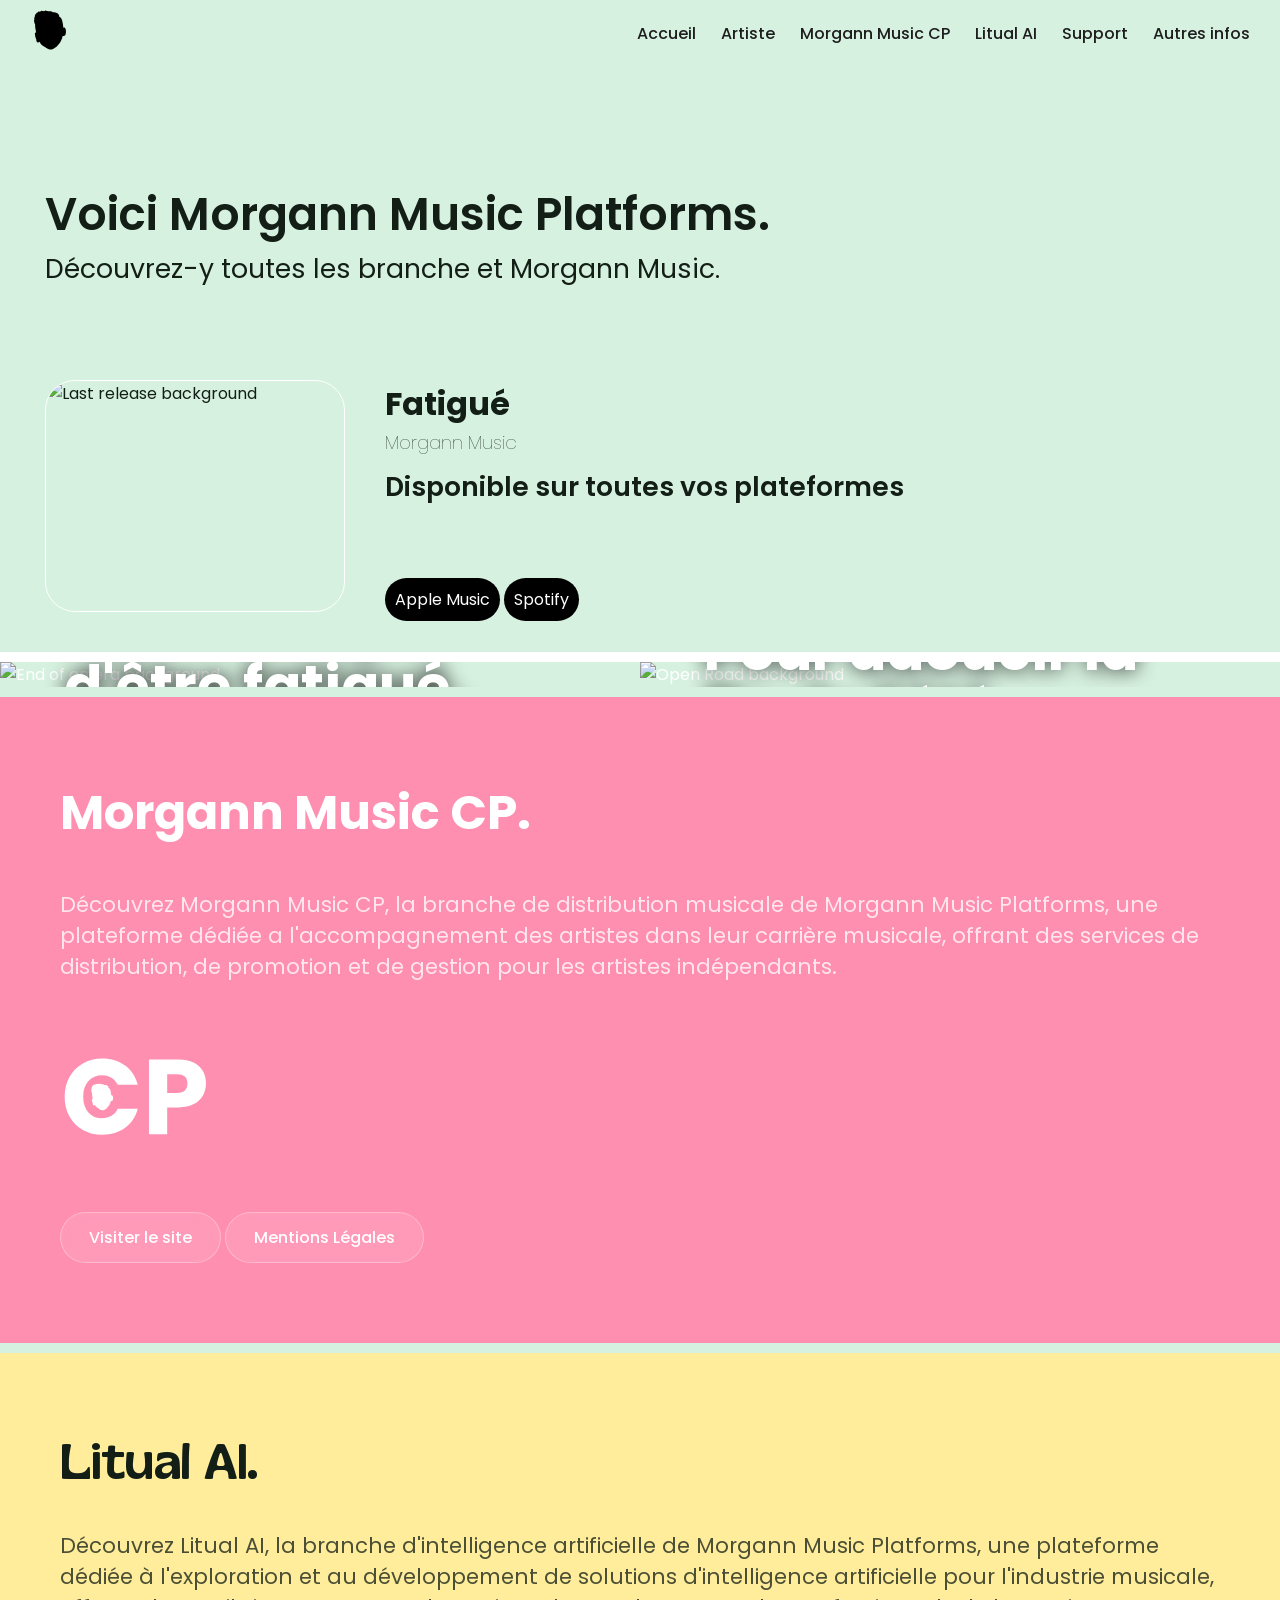
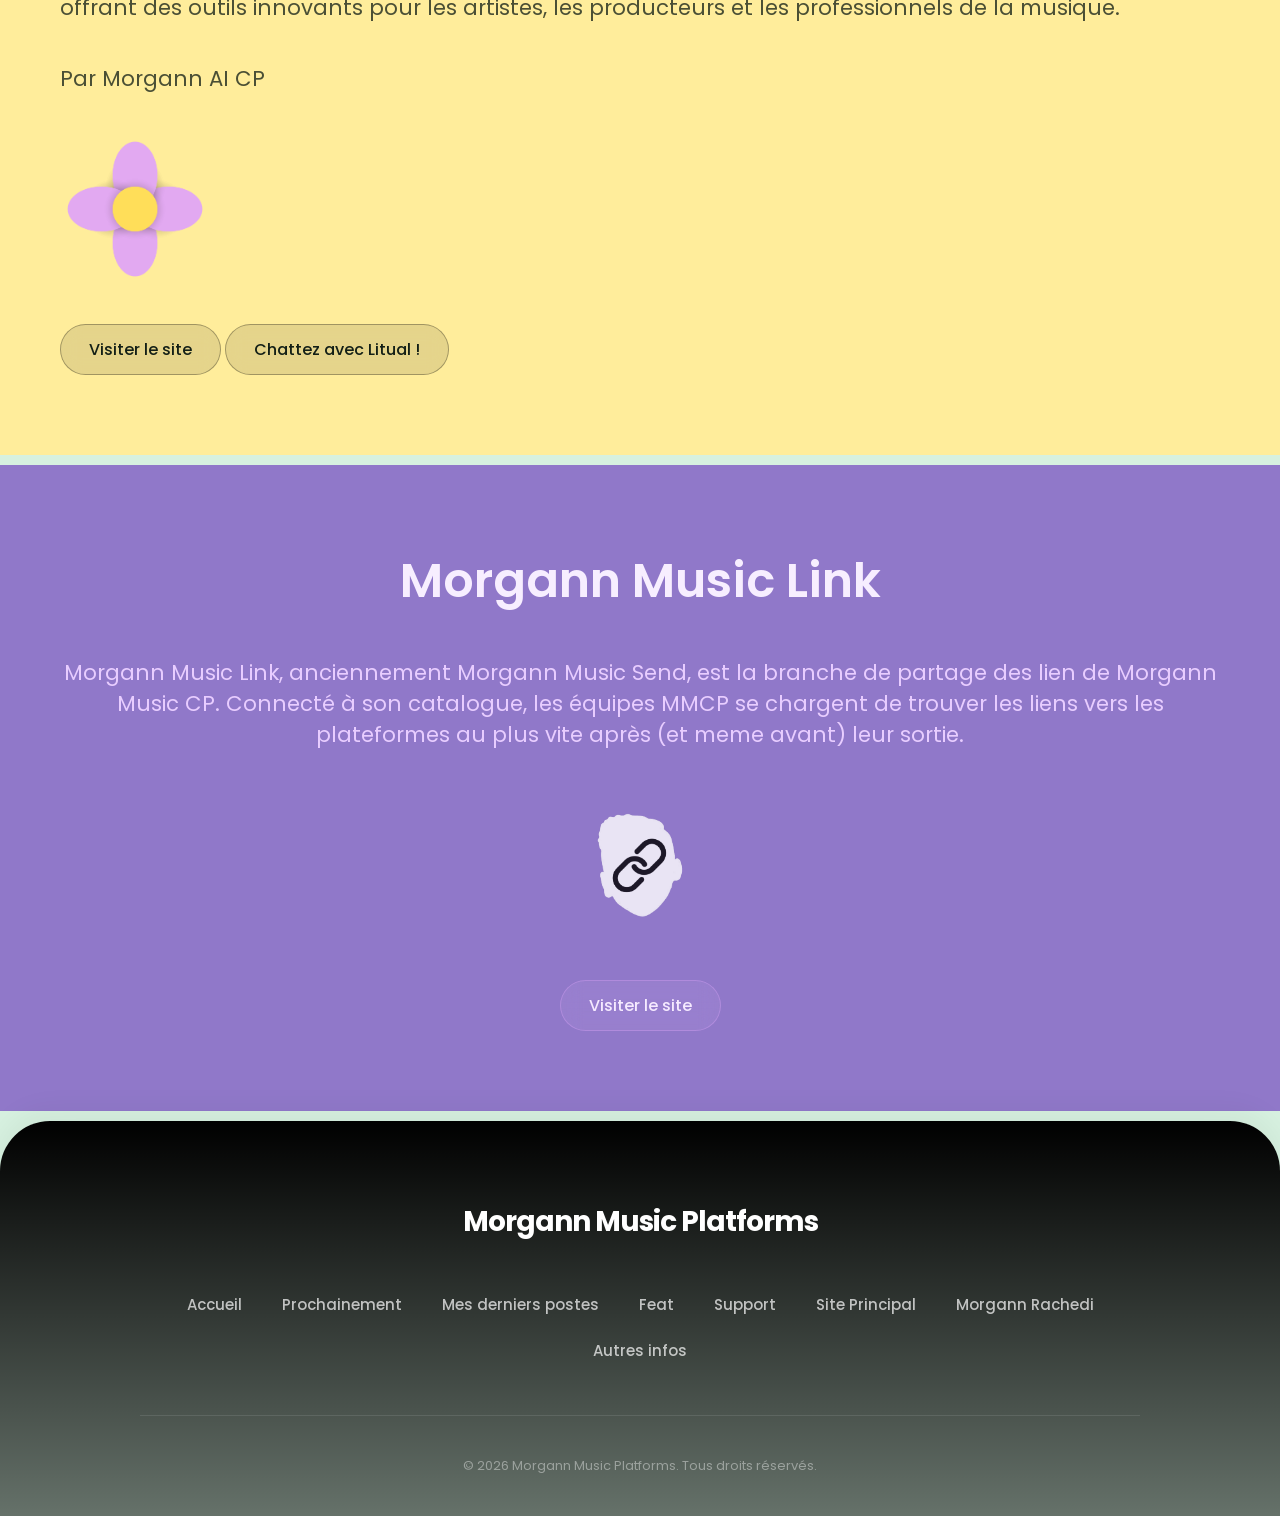
==== index.html @ 0a6199e5 "first commit" ====
<!DOCTYPE html>
<html lang="fr">

<head>
    <title>Morgann Music Platforms</title>
    <meta charset="UTF-8">
    <meta name="viewport"
        content="width=device-width, initial-scale=1.0, maximum-scale=1.0, user-scalable=no, viewport-fit=cover">
    <meta property="og:image" content="/assets/img/">
    <meta property="og:description" content="Morgann Music Platforms, tout Morgann Music présentés ici.">
    <meta name="theme-color" content="#e0ffd6">
    <link rel="preconnect" href="https://fonts.gstatic.com" crossorigin>
    <link href="https://fonts.googleapis.com/css2?family=Roboto:wght@300;400;500;700&display=swap" rel="stylesheet">
    <link rel="stylesheet" href="https://cdnjs.cloudflare.com/ajax/libs/font-awesome/6.0.0-beta3/css/all.min.css"
        integrity="sha512-Fo3rlrZj/k7ujTnHg4CGR2D7kSs0V4LLanw2qksYuMGFYw5U/yKzI5ZqD5v/e10z1x6+3Rz4m0S9K0P8v6C5w=="
        crossorigin="anonymous" referrerpolicy="no-referrer" />
    <link rel="apple-touch-icon" sizes="180x180" href="/apple-touch-icons.png">
    <link rel="icon" type="image/png" sizes="16x16" href="/favicon-16x16 .png">
    <link rel="icon" type="image/ico" sizes="48x48" href="/favicon .ico">
    <link rel="icon" type="image/png" sizes="32x32" href="/favicon-32x32.png">
    <link rel="icon" type="image/png" sizes="192x192" href="/android-chrome-192x192s.png">
    <link rel="icon" type="image/png" sizes="512x512" href="/android-chrome-512x512s.png">
    <link rel="icon" href="apple-touch-iconc.png">
    <link rel="icon" href="favicon-16x16s.png" type="image/png" media="(prefers-color-scheme: dark)">
    <link rel="icon" href="favicon-32x32s.png" type="image/png" media="(prefers-color-scheme: dark)">
    <link rel="icon" href="favicons.ico" type="image/ico" media="(prefers-color-scheme: dark)">
    <link rel="icon" href="favicon-16x16c.png" type="image/png" media="(prefers-color-scheme: light)">
    <link rel="icon" href="favicon-32x32c.png" type="image/png" media="(prefers-color-scheme: light)">
    <link rel="stylesheet" href="/assets/css/navbar.css">
    <link rel="stylesheet" href="/assets/css/index.css">
    <link rel="stylesheet" href="/assets/footer/footer.css">

    <link href="https://fonts.googleapis.com/css2?family=Gasoek+One&family=Poppins:wght@400;500;600&display=swap"
        rel="stylesheet">
    <link rel="icon" href="faviconc.ico" type="image/ico" media="(prefers-color-scheme: light)">
    <script src="https://cdn.jsdelivr.net/npm/gsap@3.13.0/dist/gsap.min.js"></script>
    <script src="https://cdn.jsdelivr.net/npm/gsap@3.13.0/dist/ScrollTrigger.min.js"></script>
    <script src="https://cdn.jsdelivr.net/npm/gsap@3.13.0/dist/SplitText.min.js"></script>
</head>

<body>
    <div id="navbar-container"></div>
    <script src="/assets/js/navbar.js"></script>

    <section class="accueil">
        <div class="accueil-content">
            <h1>Voici Morgann Music Platforms.</h1>
            <p>Découvrez-y toutes les branche et Morgann Music.</p>

        </div>
    </section>

    <section class="entete">
        <div class="entete-content">
            <img src="https://toolost.s3.us-east-2.amazonaws.com/convertedArtwork/13c665fd9d5b461f91420890c6e195bb.jpg"
                alt="Last release background">
            <div class="trucnuch">

                <h1>Fatigué</h1>
                <h2>Morgann Music</h2>
                <p>Disponible sur toutes vos plateformes</p>

                <a href="https://music.apple.com/fr/album/fatigu%C3%A9/6796400197">Apple Music</a>
                <a href="https://open.spotify.com/intl-fr/album/03BaVufOQTP0c5raZilgpn">Spotify</a>
            </div>
        </div>

    </section>


    <div class="next-releases-container">
        <section class="next-release-1">
            <img src="https://toolost.s3.us-east-2.amazonaws.com/convertedArtwork/13c665fd9d5b461f91420890c6e195bb.jpg"
                alt="End of an era background" class="next-release-bg-img">
            <div class="next-release-content">
                <div class="release-date-badge">
                    <span class="day">1<sup>er</sup></span>
                    <div class="month-year">
                        <span class="month">SEPTEMBRE</span>
                        <span class="year">2026</span>
                    </div>
                </div>
                <h2>Fatigué,</h2>
                <h1>Pas le temps d'être fatigué, c'est reparti.</h1>
                <div class="calendar-buttons-group">
                    <a href="https://calendar.google.com/calendar/render?action=TEMPLATE&text=Fatigu%C3%A9%20-%20Pas%20le%20temps%20d%27%C3%AAtre%20fatigu%C3%A9%2C%20c%27est%20reparti.&dates=20260901T000000Z/20260902T000000Z&details=Nouvelle%20sortie%20musicale%20de%20Morgann%20Music%20%3A%20Fatigu%C3%A9.&sf=true&output=xml"
                        target="_blank" class="calendar-button google-calendar">
                        <i class="fa-brands fa-google"></i> Google Calendar
                    </a>
                    <a href="assets/calendars/end-of-an-era.ics" target="_blank" class="calendar-button apple-calendar">
                        <i class="fa-brands fa-apple"></i> Apple Calendar
                    </a>
                </div>
            </div>
        </section>

        <section class="next-release-2">
            <img src="https://toolost.s3.us-east-2.amazonaws.com/convertedArtwork/0c0acd0cbfe4408898ef23a81d8c2f70.jpg"
                alt="Open Road background" class="next-release-bg-img">
            <div class="next-release-content">
                <div class="release-date-badge">
                    <span class="day">31</span>
                    <div class="month-year">
                        <span class="month">OCTOBRE</span>
                        <span class="year">2026</span>
                    </div>
                </div>
                <h2>Afterglow</h2>
                <h1>Pour adoucir la fin de l'été.</h1>
                <div class="calendar-buttons-group">
                    <a href="https://calendar.google.com/calendar/render?action=TEMPLATE&text=Afterglow%20-%20Pour%20adoucir%20la%20fin%20de%20l%27%C3%A9t%C3%A9.&dates=20260901T000000Z/20260902T000000Z&details=Nouvelle%20sortie%20musicale%20de%20Morgann%20Music%20%3A%20Afterglow.&sf=true&output=xml"
                        target="_blank" class="calendar-button google-calendar">
                        <i class="fa-brands fa-google"></i> Google Calendar
                    </a>
                    <a href="assets/calendars/open-road.ics" target="_blank" class="calendar-button apple-calendar">
                        <i class="fa-brands fa-apple"></i> Apple Calendar
                    </a>
                </div>
            </div>
        </section>
    </div>

    <section class="mmcp">
        <div class="mmcp-content">
            <h1>Morgann Music CP.</h1>
            <p>Découvrez Morgann Music CP, la branche de distribution musicale de Morgann Music Platforms, une
                plateforme dédiée a l'accompagnement des artistes dans leur carrière musicale, offrant des services de
                distribution, de promotion et de gestion pour les artistes indépendants.</p>
            <img src="assets/img/Logos/logo-rose.svg" alt="Morgann Music CP Logo">
            <div class="mmcp-buttons">
                <a href="https://mm-cp.uk" target="_blank" class="mmcp-button visit-website">
                    Visiter le site
                </a>
                <a href="https://mm-cp.uk/mentions-legales" target="_blank" class="mmcp-button instagram">
                    Mentions Légales
                </a>
            </div>
        </div>
    </section>

    <section class="litualai">
        <div class="litualai-content">
            <h1>Litual AI.</h1>
            <p>Découvrez Litual AI, la branche d'intelligence artificielle de Morgann Music Platforms, une plateforme
                dédiée à l'exploration et au développement de solutions d'intelligence artificielle pour l'industrie
                musicale, offrant des outils innovants pour les artistes, les producteurs et les professionnels de la
                musique.</p>
            <p class="by">Par Morgann AI CP</p>
            <img src="assets/img/litual.png" alt="Litual AI Logo">
            <div class="litualai-buttons">
                <a href="https://litual.ai.mm-cp.uk" target="_blank" class="litualai-button visit-website">
                    Visiter le site
                </a>
                <a href="https://litual.ai.mm-cp.uk/ia" target="_blank" class="litualai-button instagram">
                    Chattez avec Litual !
                </a>
            </div>
        </div>
    </section>

    <section class="mml">
        <div class="mml-content">
            <h1>Morgann Music Link</h1>
            <p>Morgann Music Link, anciennement Morgann Music Send, est la branche de partage des lien de Morgann Music
                CP. Connecté à son catalogue, les équipes MMCP se chargent de trouver les liens vers les plateformes au
                plus vite après (et meme avant) leur sortie.</p>
            <img src="assets/img/linkclair.png" alt="Morgann Music Link Logo">
            <div class="mml-buttons">
                <a href="https://link.morgannmusic.uk" target="_blank" class="mml-button visit-website">
                    Visiter le site
                </a>
            </div>
        </div>
    </section>

    <div id="footer-container"></div>
    <script src="/assets/js/footer.js"></script>
    <script src="index.js"></script>
    <script src="/assets/js/gsap.js"></script>
</body>

</html>
---- assets/css/navbar.css ----
:root {
        --bg-nb: #e0ffd600;
        --nbscr: #e0ffd6b3;
        --nbscrop: #e0ffd6;
        --lnbscr: rgba(78, 148, 71, 0.729);
        --text-color3: #ffffff;
        --text-color2: #000000
    }


    .navbar- {
        position: fixed;
        top: 0;
        left: 0;
        width: 100%;
        background: var(--bg-nb);
        transition: all 0.5s ease;
        border-radius: ease-in-out;

        z-index: 1000;
        cursor: pointer;

    }

    .navbar-:hover {
        background: var(--nbscr);
        box-shadow: 0 0 10px rgba(0, 0, 0, 0.567);
        margin-top: 10px;
        margin-right: 10px;
        width: 98%;
        border-radius: 0 50px 50px 0;
        border-bottom: 1px solid var(--lnbscr);
        -webkit-backdrop-filter: blur(20px);
        backdrop-filter: blur(20px);


    }

    .navbar-.scrolled {
        background: linear-gradient(180deg, var(--nbscrop), var(--nbscr));
        backdrop-filter: blur(10px);
        box-shadow: 0 0 50px rgba(0, 0, 0, 0.567);
        border-top-left-radius: 0;
        border-top-right-radius: 0;
        border-bottom-left-radius: 30px;
        border-bottom-right-radius: 30px;
        border-bottom: 1px solid var(--lnbscr);
        -webkit-backdrop-filter: blur(20px);
        backdrop-filter: blur(20px);

    }



    .navbar-.scrolled:hover {
        box-shadow: 0 0 10px rgba(0, 0, 0, 0.567);
        margin: 10px;
        width: 99%;
        border-radius: 50px;
        transition: all 0.5s;
    }

    .navbar- nav {
        display: flex;
        justify-content: space-between;
        align-items: center;
        padding: 10px 30px;
    }

    .navbar- .logo img {
        height: 40px;
        width: auto;
        margin: 0;
        filter: invert(100%);
        transition: filter 0.5s;
    }


    .navbar- ul {
        list-style: none;
        display: flex;
        gap: 25px;
    }

    .navbar- ul li a {
        text-decoration: none;
        color: #1d1d1f;
        font-family: 'Poppins', sans-serif;
        font-weight: 500;
        transition: 0.3s;
    }


    .navbar- ul li a:hover {
        opacity: 0.7;
    }

    .navbar- .menu-toggle {
        display: none;
        font-size: 1.8em;
        background: none;
        border: none;
        color: #1d1d1f;
        cursor: pointer;
    }

    @media (max-width: 768px) {
        .navbar- .menu-toggle {
            display: block;
            position: relative;
            z-index: 9999;
            color: var(--text-color3);
        }

        .navbar- ul {
            position: absolute;
            top: 65px;
            right: 0;
            width: 200px;
            background: rgb(205, 255, 215);
            color: #992a99;
            flex-direction: column;
            align-items: flex-start;
            -webkit-backdrop-filter: blur(10px);
            padding: 15px;
            display: flex;
            visibility: hidden;
            pointer-events: none;
            border-radius: 0 0 0 25px;
            transition: transform 0.3s ease-out, visibility 0.3s;
            transform: translateX(100%);
        }

        .navbar- ul.active {
            visibility: visible;
            pointer-events: all;
            transform: translateX(0);
        }

        .navbar- ul li {
            width: 100%;
            margin: 10px 0;
        }

        .navbar- ul li a:hover {
            text-decoration: underline;
        }
    }
---- assets/css/index.css ----
@font-face {
    font-family: 'Giker';
    src: url('../font/giker/Gliker-Regular.woff2') format('woff2'),
        url('../font/giker/Gliker-Regular.ttf') format('truetype');
    font-weight: normal;
    font-style: normal;
    font-display: swap;
}


:root {
    --bg-accueil: #d7f1e0;
    --txt-fn: #131F16;
}



* {
    margin: 0;
    padding: 0;
    box-sizing: border-box;
}

body {
    min-height: 200vh;
    background-color: var(--bg-accueil);
    color: var(--text-color-primary);
    font-family: 'Poppins', sans-serif;
    text-shadow: 1px;
}

.simple-separator {
    height: 1px;
    background-color: var(--ss);
    margin: 50px auto;
    width: 90%;
    max-width: 1200px;
    min-width: 200px;
    border-radius: 2px;
}

.accueil {

    border-bottom: 10px solid var(--bg-accueil);
}

.accueil-content {
    text-align: left;
    margin: 180px 0 0 45px;
    padding: 0;
    color: var(--txt-fn);
}

.accueil-content h1 {
    font-size: 34pt;
    font-weight: 600;
}

.accueil-content p {
    font-size: 20pt;
    font-weight: 400;
    margin-bottom: 80px;
}

.next-releases-container {
    display: flex;
    flex-wrap: wrap;
    width: 100%;
    border-bottom: 10px solid var(--bg-accueil);
}

.next-release-1,
.next-release-2 {
    position: relative;
    width: 50%;
    min-height: auto;
    color: rgb(255, 255, 255);
    overflow: hidden;
}



.next-release-bg-img {
    display: block;
    width: 100%;
    height: auto;
    transition: transform 0.8s cubic-bezier(0.25, 1, 0.5, 1);

}


.next-release-1::after {
    content: '';
    position: absolute;
    top: 0;
    left: 0;
    width: 100%;
    height: 100%;
    z-index: 0;
}

.next-release-1 {
    text-align: left;
    border-right: 5px solid var(--bg-accueil);
}

.next-release-3 {
    text-align: right;
    border-left: 5px solid var(--bg-accueil);
}

.next-release-content {
    position: absolute;
    top: 0;
    left: 0;
    width: 100%;
    height: 100%;
    display: flex;
    flex-direction: column;
    justify-content: center;
    padding: 0 10%;
    text-shadow: 0 0 20px rgba(0, 0, 0, 0.89);
    z-index: 1;
    box-sizing: border-box;
}

.next-release-1 .next-release-content {
    align-items: flex-start;
}

.next-release-3 .next-release-content3 {
    align-items: flex-end;
}

.release-date-badge {
    display: flex;
    align-items: center;
    gap: 15px;
    margin-bottom: 20px;
    background: rgba(255, 255, 255, 0.1);
    padding: 10px 20px;
    border-radius: 15px;
    backdrop-filter: blur(10px);
    -webkit-backdrop-filter: blur(10px);
    border: 1px solid rgba(255, 255, 255, 0.2);
}

.release-date-badge .day {
    font-size: 3rem;
    font-weight: 800;
    line-height: 1;
    font-family: 'Georgia', sans-serif;
}

.release-date-badge .month-year {
    display: flex;
    flex-direction: column;
    text-align: left;
    line-height: 1.1;
}

.release-date-badge .month {
    font-size: 1.2rem;
    font-weight: 700;
    letter-spacing: 2px;
}

.release-date-badge .year {
    font-size: 0.9rem;
    opacity: 0.7;
}

.next-release-content h2 {
    font-size: 1rem;
    text-transform: uppercase;
    letter-spacing: 4px;
    opacity: 0.8;
    margin-bottom: 5px;
}

.next-release-content h1 {
    font-size: clamp(2rem, 5vw, 3.5rem);
    margin: 0 0 30px 0;
    line-height: 1.1;
}

.calendar-buttons-group {
    display: flex;
    flex-wrap: wrap;
    gap: 15px;
    margin-top: 25px;
}

.calendar-button {
    display: inline-flex;
    align-items: center;
    gap: 12px;
    padding: 12px 28px;
    background: rgba(255, 255, 255, 0.1);
    border: 1px solid rgba(255, 255, 255, 0.3);
    color: white;
    text-decoration: none;
    border-radius: 50px;
    font-weight: 500;
    backdrop-filter: blur(10px);
    -webkit-backdrop-filter: blur(10px);
    transition: all 0.3s ease;
    white-space: nowrap;
}

.calendar-button:hover {
    background: white;
    color: black;
    transform: translateY(-3px);
    box-shadow: 0 10px 25px rgba(0, 0, 0, 0.3);
}

.calendar-button .fa-google {
    color: #DB4437;
}

.calendar-button .fa-apple {
    color: #A2AAAD;
}

.next-release-1:hover .next-release-bg-img,
.next-release-2:hover .next-release-bg-img {
    transform: scale(1.05);
}

@media (max-width: 768px) {

    .next-release-1,
    .next-release-2 {
        width: 100%;
        border: none;
    }

    .calendar-buttons-group {
        justify-content: center;
        margin-top: 20px;
    }

    .next-release-content {
        align-items: center !important;
        text-align: center !important;
    }
}

.mmcp {
    background-color: #ff8fb1;
    border-bottom: 10px solid var(--bg-accueil);

}

.mmcp-content {
    max-width: 1200px;
    margin: auto;
    padding: 80px 20px;
    display: flex;
    flex-direction: column;
    gap: 40px;
    text-align: flex-start;
    align-items: flex-start;

}

.mmcp-content h1 {
    font-size: 36pt;
    font-weight: 700;
    color: white;
}

.mmcp-content p {
    font-size: 16pt;
    font-weight: 400;
    color: #ffffffc4;
}

.mmcp-content img {
    width: 150px;
    height: auto;
    filter: brightness(0) invert(1);
}

.mmcp-content .buttons-group {
    display: flex;
    gap: 20px;
}

.mmcp-button {
    display: inline-flex;
    align-items: center;
    gap: 12px;
    padding: 12px 28px;
    background: rgba(255, 255, 255, 0.1);
    border: 1px solid rgba(255, 255, 255, 0.3);
    color: white;
    text-decoration: none;
    border-radius: 50px;
    font-weight: 500;
    backdrop-filter: blur(10px);
    -webkit-backdrop-filter: blur(10px);
    transition: all 0.3s ease;
    text-align: center;

}

.mmcp-button:hover {
    background: white;
    color: #ff8fb1;
    transform: translateY(-3px);
    box-shadow: 0 10px 25px rgba(0, 0, 0, 0.3);
}

@media (max-width: 768px) {
    .mmcp-content {
        padding: 40px 20px;
    }

    .mmcp-content h1 {
        font-size: 24pt;
    }

    .mmcp-content p {
        font-size: 14pt;
    }

    .mmcp-content img {
        width: 100px;
    }

    .mmcp-button {
        padding: 10px 20px;
    }
}

.litualai {
    background-color: #ffed9b;
    border-bottom: 10px solid var(--bg-accueil);
}

.litualai-content {
    max-width: 1200px;
    margin: auto;
    padding: 80px 20px;
    display: flex;
    flex-direction: column;
    gap: 40px;
    text-align: flex-start;
    align-items: flex-start;

}

.litualai-content h1 {
    font-size: 36pt;
    font-weight: normal;
    color: #131F16;
    font-family: 'Giker', sans-serif;
}

.litualai-content p {
    font-size: 16pt;
    font-weight: 400;
    color: #131F16c4;
}

.litualai-content.by p {
    font-size: 20pt;
    font-weight: 400;
    color: #131F16c4;
}

.litualai-content img {
    width: 150px;
    height: auto;
}

.litualai-content .buttons-group {
    display: flex;
    gap: 20px;
}

.litualai-button {
    display: inline-flex;
    align-items: center;
    gap: 12px;
    padding: 12px 28px;
    background: rgba(0, 0, 0, 0.1);
    border: 1px solid rgba(0, 0, 0, 0.3);
    color: #131F16;
    text-decoration: none;
    border-radius: 50px;
    font-weight: 500;
    backdrop-filter: blur(10px);
    -webkit-backdrop-filter: blur(10px);
    transition: all 0.3s ease;
}

.litualai-button:hover {
    background: #131F16;
    color: #ffed9b;
    transform: translateY(-3px);
    box-shadow: 0 10px 25px rgba(0, 0, 0, 0.3);
}

@media (max-width: 768px) {
    .litualai-content {
        padding: 40px 20px;
    }

    .litualai-content h1 {
        font-size: 24pt;
    }

    .litualai-content p {
        font-size: 14pt;
    }

    .litualai-content img {
        width: 100px;
    }

    .litualai-button {
        padding: 10px 20px;
    }
}

.mml {
    background-color: #9078c9;
    border-bottom: 10px solid var(--bg-accueil);
}

.mml-content {
    max-width: 1200px;
    margin: auto;
    padding: 80px 20px;
    display: flex;
    flex-direction: column;
    gap: 40px;
    text-align: center;
    align-items: center;
}

.mml-content h1 {
    font-size: 36pt;
    font-weight: 600;
    color: #f7eeff;
}

.mml-content p {
    font-size: 16pt;
    font-weight: 400;
    color: #e8cdff;
}

.mml-content img {
    width: 150px;
    height: auto;
    opacity: 0.8;
}

.mml-content .buttons-group {
    display: flex;
    gap: 20px;
}

.mml-button {
    display: inline-flex;
    align-items: center;
    gap: 12px;
    padding: 12px 28px;
    background: rgba(225, 199, 255, 0.1);
    border: 1px solid rgba(232, 169, 255, 0.3);
    color: #f6eaff;
    text-decoration: none;
    border-radius: 50px;
    font-weight: 500;
    backdrop-filter: blur(10px);
    -webkit-backdrop-filter: blur(10px);
    transition: all 0.3s ease;
}

.mml-button:hover {
    background: #f4e4ff;
    color: #9078c9;
    transform: translateY(-3px);
    box-shadow: 0 10px 25px rgba(0, 0, 0, 0.3);
}


.accueil-artiste {
    position: relative;
    min-height: 500px;
    overflow: hidden;
    display: flex;
    align-items: center;
    justify-content: center;
    border-bottom: 10px solid var(--bg-accueil);
}

.accueil-artiste-content {
    position: absolute;
    top: 0;
    left: 0;
    width: 100%;
    height: 100%;
    display: flex;
    flex-direction: column;
    justify-content: center;
    align-items: center;
    text-align: center;
    color: rgb(0, 0, 0);
    z-index: 2;
    padding: 20px;
    box-sizing: border-box;
}

.accueil-artiste-content h1 {
    font-size: 56pt;
    font-weight: 600;
    margin-bottom: 10px;
}

.accueil-artiste-content p {
    font-size: 28pt;
    font-weight: 400;
    margin-bottom: 0;
    color: rgba(0, 0, 0, 0.8);
}

.accueil-artiste img {
    position: absolute;
    top: 0;
    left: 0;
    width: 100%;
    height: 100%;
    object-fit: cover;
    z-index: 0;
    transition: transform 0.8s cubic-bezier(0.25, 1, 0.5, 1);
}

.accueil-artiste:hover img {
    transform: scale(1.05);
}



@media (max-width: 768px) {
    .accueil-content h1 {
        font-size: 24pt;
    }

    .accueil-content p {
        font-size: 14pt;
    }
}

.dernierement-feat {
    background-color: #ff6ada;
    border-bottom: 10px solid var(--bg-accueil);
}

.dernierement-solo {
    background-color: #85dbb1;
    border-bottom: 10px solid var(--bg-accueil);
}

.dernierement-feat-content {
    max-width: 1200px;
    margin: auto;
    padding: 80px 20px;
    display: flex;
    flex-direction: column;
    gap: 40px;
    text-align: flex-start;
    align-items: flex-start;
}

.dernierement-feat-content h2 {
    font-size: 36pt;
    font-weight: 600;
    color: #000000;
}

.dernierement-feat-content p {
    font-size: 16pt;
    font-weight: 400;
    color: #1b191d;
}

.dernierement-feat-content img {
    width: 150px;
    height: auto;
}

.feat-card {
    width: fit-content;
    height: 85px;
    background: #ffffff5c;
    border: 1px solid #ffffff75;
    border-radius: 70px;
    display: flex;
    flex-direction: row;
    align-items: center;
    padding-left: 7.5px;
    box-sizing: border-box;
}


.feat-card img {
    width: 70px;
    height: 70px;
    object-fit: cover;
    border-radius: 70px;
}

.feat-card h2 {
    font-size: 30pt;
    font-weight: 600;
    color: #000000ea;
    margin-left: 7.5px;
    margin-right: 11.5px;

}

.dernieresortie-feat {
    max-width: 1200px;
    margin-top: -100px;
    padding: 80px 20px;
    display: flex;
    flex-direction: column;
    gap: 40px;
    text-align: flex-start;
    align-items: flex-start;

}


.pochette-feat {
    width: 250px;
    height: 250px;
    border-radius: 30px;
    border: 2px solid #ffffff75;
    flex-direction: column;
    box-sizing: border-box;
    direction: absolute;



}

.pochette-feat img {
    width: 100%;
    border-radius: 30px;
    height: auto;
    transition: transform 0.8s cubic-bezier(0.25, 1, 0.5, 1);
}

.s-f {
    display: flex;
    flex-direction: row;
    align-items: center;
    gap: 25px;
}

.s-f-info {
    display: flex;
    flex-direction: column;
}

.s-f h1 {
    font-size: 30pt;
    font-weight: 600;
    color: #000000ea;
    margin-left: 7.5px;
}

.listento {
    width: fit-content;
    height: 65px;
    background: #ffffff5c;
    border: 1px solid #ffffff75;
    border-radius: 70px;
    display: flex;
    flex-direction: row;
    align-items: center;
    padding-left: 0;
    box-sizing: border-box;
    transition: all 0.3s ease;
}

.listento:hover {
    background: rgba(255, 255, 255, 0.7);
    transform: translateY(-3px);
    border-radius: 70px;
}

.listento a {
    display: flex;
    align-items: center;
    gap: 10px;
    padding: 0 25px 0 15px;
    text-decoration: none;
    color: inherit;
    width: 100%;
    height: 100%;
    box-sizing: border-box;
}


.listento img {
    width: 70px;
    height: 70px;
    object-fit: cover;
    border-radius: 70px;
}

.listento p {
    font-size: 1.2rem;
    font-weight: 600;
    color: var(--txt-fn);
    margin-left: 0;
}


:root {
    --glass-bg: rgba(255, 255, 255, 0.45);
    --glass-border: rgba(255, 255, 255, 0.6);
    --glass-blur: blur(24px);

    --text-main: #1d1d1f;
    --text-secondary: #515154;
    --accent-color: #fd7bad;

    --radius-section: 28px;
    --radius-element: 18px;
    --transition-apple: all 0.5s cubic-bezier(0.16, 1, 0.3, 1);
}



.about-page-wrapper {
    max-width: 1000px;
    margin: 0 auto;
    padding: 120px 24px 60px 24px;
    display: flex;
    flex-direction: column;
    gap: 32px;
}

.about-hero {
    text-align: center;
    padding: 40px 20px;
    margin-bottom: 20px;
}

.hero-badge {
    display: inline-block;
    padding: 6px 14px;
    background: rgba(255, 255, 255, 0.25);
    border: 1px solid var(--glass-border);
    border-radius: 30px;
    font-size: 0.85rem;
    font-weight: 600;
    color: var(--text-main);
    text-transform: uppercase;
    letter-spacing: 1px;
    margin-bottom: 20px;
}

.hero-title {
    font-size: 3.2rem;
    font-weight: 700;
    margin: 0 0 16px 0;
    letter-spacing: -1.5px;
    background: linear-gradient(90deg, var(--text-main), var(--accent-color));
    -webkit-background-clip: text;
    background-clip: text;
    -webkit-text-fill-color: transparent;
}

.hero-lead {
    font-size: 1.3rem;
    color: var(--text-secondary);
    max-width: 700px;
    margin: 0 auto;
    line-height: 1.5;
}

.about-card {
    background: var(--glass-bg);
    backdrop-filter: var(--glass-blur);
    -webkit-backdrop-filter: var(--glass-blur);
    border: 1px solid var(--glass-border);
    border-radius: var(--radius-section);
    padding: 48px;
    box-shadow: 0 10px 40px rgba(0, 0, 0, 0.03);
    transition: var(--transition-apple);
}

.card-header {
    margin-bottom: 28px;
}

.section-tag {
    font-size: 0.85rem;
    font-weight: 700;
    text-transform: uppercase;
    color: var(--accent-color);
    letter-spacing: 2px;
    display: block;
    margin-bottom: 6px;
}

.card-header h2 {
    font-size: 2rem;
    font-weight: 600;
    margin: 0;
    letter-spacing: -0.5px;
}

.card-body p {
    font-size: 1.15rem;
    line-height: 1.7;
    color: var(--text-secondary);
    margin: 0;
}

.grid-branches {
    display: grid;
    grid-template-columns: repeat(auto-fit, minmax(280px, 1fr));
    gap: 20px;
    margin-top: 10px;
}

.branch-card {
    background: rgba(255, 255, 255, 0.15);
    border: 1px solid var(--glass-border);
    border-radius: var(--radius-element);
    padding: 32px 24px;
    transition: var(--transition-apple);
}

.branch-card:hover {
    background: rgba(255, 255, 255, 0.25);
    transform: translateY(-4px);
}

.branch-icon {
    font-size: 1.6rem;
    margin-bottom: 16px;
    width: 50px;
    height: 50px;
    display: flex;
    align-items: center;
    justify-content: center;
    border-radius: 50%;
    background: rgba(255, 255, 255, 0.3);
}

.music-pinnacle {
    border-top: 3px solid #2997ff;
}

.music-pinnacle .branch-icon {
    color: #2997ff;
}

.ai-pinnacle {
    border-top: 3px solid #bfaaff;
}

.ai-pinnacle .branch-icon {
    color: #bfaaff;
}

.dev-pinnacle {
    border-top: 3px solid #a2e891;
}

.dev-pinnacle .branch-icon {
    color: #a2e891;
}

.branch-card h3 {
    margin: 0 0 10px 0;
    font-size: 1.3rem;
    font-weight: 600;
}

.branch-desc {
    font-size: 0.95rem;
    line-height: 1.6;
    color: var(--text-secondary);
    margin: 0;
}

.structured-timeline {
    display: flex;
    flex-direction: column;
    gap: 24px;
}

.timeline-row {
    display: grid;
    grid-template-columns: 200px 1fr;
    align-items: start;
    gap: 32px;
}

.timeline-meta {
    font-size: 1rem;
    font-weight: 600;
    color: var(--accent-color);
    padding-top: 16px;
}

.timeline-box {
    background: rgba(255, 255, 255, 0.15);
    border: 1px solid var(--glass-border);
    border-radius: var(--radius-element);
    padding: 24px;
}

.timeline-box h3 {
    margin: 0 0 8px 0;
    font-size: 1.25rem;
    font-weight: 600;
}

.timeline-box p {
    font-size: 0.95rem;
    line-height: 1.6;
    color: var(--text-secondary);
    margin: 0;
}

.metrics-grid {
    display: grid;
    grid-template-columns: repeat(3, 1fr);
    gap: 20px;
    text-align: center;
}

.metric-item {
    background: rgba(255, 255, 255, 0.15);
    border: 1px solid var(--glass-border);
    border-radius: var(--radius-element);
    padding: 32px 16px;
}

.metric-value {
    display: block;
    font-family: 'Gasoek One', sans-serif;
    font-size: 3rem;
    line-height: 1;
    margin-bottom: 8px;
}

.metric-title {
    font-size: 0.9rem;
    color: var(--text-secondary);
    text-transform: uppercase;
    font-weight: 500;
    letter-spacing: 0.5px;
}

@media (max-width: 768px) {
    .about-page-wrapper {
        padding-top: 100px;
        gap: 24px;
    }

    .hero-title {
        font-size: 2.2rem;
    }

    .hero-lead {
        font-size: 1.1rem;
    }

    .about-card {
        padding: 24px;
        border-radius: 22px;
    }

    .timeline-row {
        grid-template-columns: 1fr;
        gap: 8px;
    }

    .timeline-meta {
        padding-top: 0;
        font-size: 0.9rem;
    }

    .metrics-grid {
        grid-template-columns: 1fr;
        gap: 16px;
    }
}

.last-release {
    border-bottom: 10px solid var(--bg-accueil);
}

.last-release2 {
    border-bottom: 10px solid var(--bg-accueil);
}

.last-release-content {
    display: flex;
    flex-direction: column;
    gap: 40px;
    text-align: flex-start;
    align-items: flex-start;
    margin: 0;
    padding: 0;
    display: flex;
    flex-wrap: wrap;

}

.last-release img {
    width: 100%;
    height: auto;
    display: block;
}

.last-release h1 {
    font-size: 3.5rem;
    color: white;
    font-weight: 600;
    margin: 0;
}

.last-release p {
    font-size: 1.6rem;
    line-height: 1.6;
    color: rgba(255, 255, 255, 0.805);
    margin: 0;
}

.last-release h2 {
    font-size: 2.2rem;
    font-weight: 600;
    color: white;
    margin: 0;
}

.last-release-info {
    position: absolute;
    z-index: 2;
    margin-top: 220px;
    text-align: center;
    margin-left: 80px
}

.last-release2 img {
    width: 100%;
    height: auto;
    display: block;
    -webkit-filter: blur(50px);
    filter: blur(50px);
}

.last-release2 h1 {
    font-size: 3.5rem;
    color: white;
    font-weight: 600;
    margin: 0;
}

.last-release2 p {
    font-size: 1.6rem;
    line-height: 1.6;
    color: rgba(255, 255, 255, 0.805);
    margin: 0;
}

.last-release2 h2 {
    font-size: 2.2rem;
    font-weight: 600;
    color: white;
    margin: 0;
}

.last-release2-info {
    position: absolute;
    z-index: 2;
    margin-top: 220px;
    text-align: flex-start;
    margin-left: 80px
}

.boutons-plateformes {
    display: flex;
    flex-wrap: wrap;
    gap: 10px;
    margin: 0;
    padding: 0;
    justify-content: center;
    margin-top: 20px;
}

.bouton-plateforme {
    display: inline-block;
    padding: 10px 20px;
    border: 2px solid #fff;
    border-radius: 5px;
    text-decoration: none;
    color: #fff;
    font-weight: bold;
    transition: background-color 0.3s ease;
    margin: 0;
    font-size: 1.2rem;
    text-align: center;
    justify-content: center;
    align-items: center;
}

.entete {
    border-bottom: white 10px solid;


}

.entete-content {
    text-align: left;
    margin: 1px 0 40px 45px;
    padding: 0;
    color: var(--txt-fn);
    flex-direction: row;
    display: flex;


}

.trucnuch {
    margin-left: 40px;
}


.entete-content img {
    width: 300px;
    border: 1px solid white;
    border-radius: 30px;
}

.entete-content h1 {
    font-size: 24pt;
}

.entete-content h2 {
    font-size: 14pt;
    font-weight: 100;
}

.entete-content p {
    font-size: 20pt;
    font-weight: 600;
    margin-top: 10px;
    margin-bottom: 80px;
}

.entete-content a {
    text-decoration: none;
    color: white;
    background: #000000;
    padding: 10px;
    margin-top: 20px;
    border-radius: 50px;
    gap: 10px;
}

@media (max-width: 768px) {
    .entete-content {
        flex-direction: column;
        align-items: center;
        margin-left: 0;
        text-align: center;
    }

    .trucnuch {
        margin: 50px 0 0 0;
    }
}
---- assets/footer/footer.css ----
.footer {
        background: linear-gradient(180deg, #000000, #00000087);
        color: #fce4ec;
        padding: 80px 20px 40px;
        font-family: 'Poppins', sans-serif;
        border-top-left-radius: 50px;
        border-top-right-radius: 50px;
        box-shadow: 0 -10px 30px rgba(0,0,0,0.05);
    }

    .footer-container {
        max-width: 1000px;
        margin: auto;
        display: flex;
        flex-direction: column;
        align-items: center;
        gap: 50px;
    }

    .footer-left {
        font-size: 28px;
        font-weight: 700;
        letter-spacing: -1px;
        color: #fff;
        text-align: center;
    }

    .footer-links {
        display: flex;
        gap: 20px 40px;
        flex-wrap: wrap;
        justify-content: center;
    }

    .footer-links a {
        color: rgba(255, 255, 255, 0.7);
        text-decoration: none;
        font-size: 15px;
        font-weight: 500;
        transition: all 0.3s ease;
        padding-bottom: 2px;
        border-bottom: 1px solid transparent;
    }

    .footer-links a:hover {
        color: #ffffff;
        border-bottom-color: rgba(255,255,255,0.5);
    }   

    .footer-bottom {
        width: 100%;
        border-top: 1px solid rgba(255, 255, 255, 0.1);
        padding-top: 40px;
        font-size: 13px;
        color: rgba(255, 255, 255, 0.4);
        text-align: center;
    }
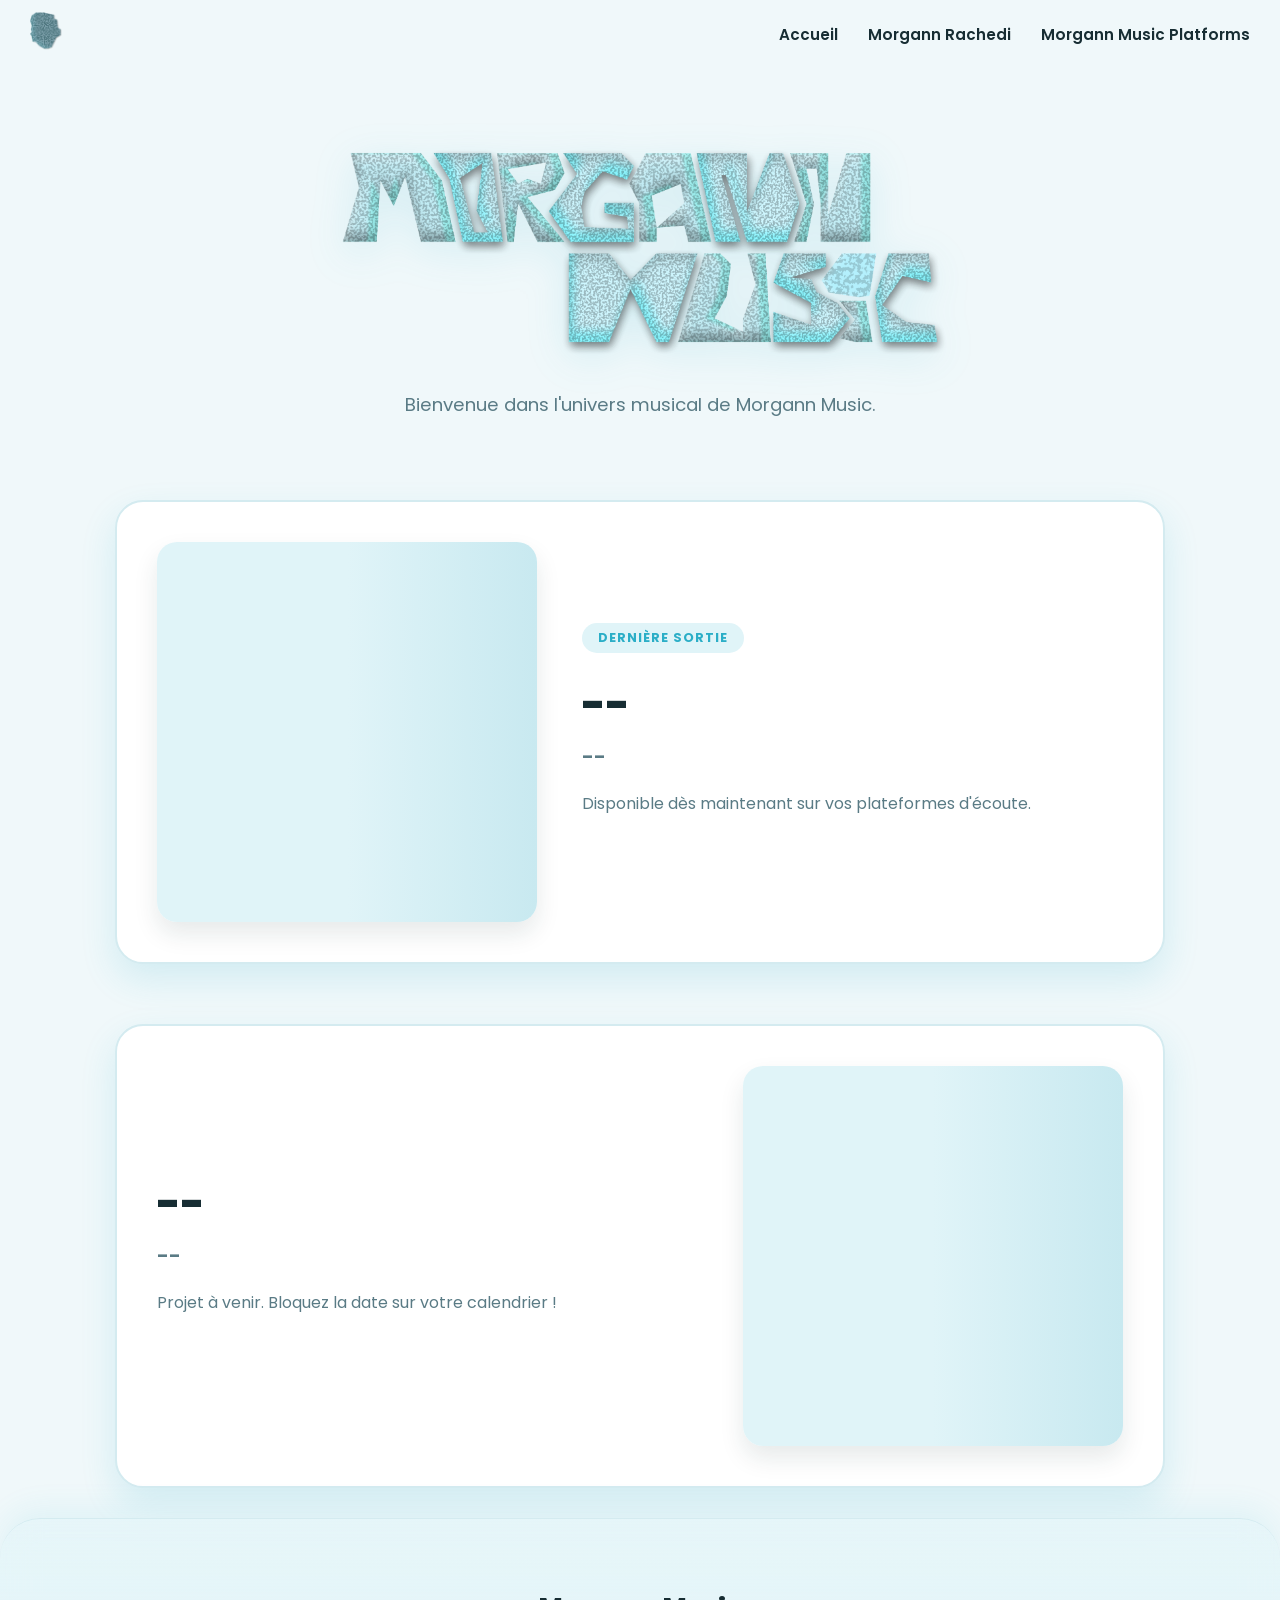
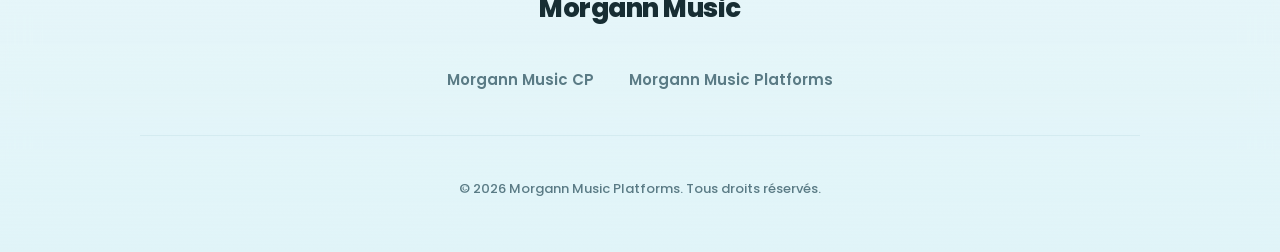
==== commit 854eb8fd: "Refonte" ====
--- a/index.html
+++ b/index.html
@@ -2,181 +2,137 @@
 <html lang="fr">
 
 <head>
-    <title>Morgann Music Platforms</title>
+    <title>Morgann Music - Site Officiel</title>
     <meta charset="UTF-8">
+    <link rel="apple-touch-icon" href="/assets/img/Icons/apple-touch-icon.png">
     <meta name="viewport"
         content="width=device-width, initial-scale=1.0, maximum-scale=1.0, user-scalable=no, viewport-fit=cover">
-    <meta property="og:image" content="/assets/img/">
-    <meta property="og:description" content="Morgann Music Platforms, tout Morgann Music présentés ici.">
-    <meta name="theme-color" content="#e0ffd6">
+    <meta name="theme-color" content="#e0f4f8">
     <link rel="preconnect" href="https://fonts.gstatic.com" crossorigin>
-    <link href="https://fonts.googleapis.com/css2?family=Roboto:wght@300;400;500;700&display=swap" rel="stylesheet">
+    <link href="https://fonts.googleapis.com/css2?family=Poppins:wght@300;400;600;700;800&display=swap"
+        rel="stylesheet">
     <link rel="stylesheet" href="https://cdnjs.cloudflare.com/ajax/libs/font-awesome/6.0.0-beta3/css/all.min.css"
-        integrity="sha512-Fo3rlrZj/k7ujTnHg4CGR2D7kSs0V4LLanw2qksYuMGFYw5U/yKzI5ZqD5v/e10z1x6+3Rz4m0S9K0P8v6C5w=="
-        crossorigin="anonymous" referrerpolicy="no-referrer" />
-    <link rel="apple-touch-icon" sizes="180x180" href="/apple-touch-icons.png">
-    <link rel="icon" type="image/png" sizes="16x16" href="/favicon-16x16 .png">
-    <link rel="icon" type="image/ico" sizes="48x48" href="/favicon .ico">
-    <link rel="icon" type="image/png" sizes="32x32" href="/favicon-32x32.png">
-    <link rel="icon" type="image/png" sizes="192x192" href="/android-chrome-192x192s.png">
-    <link rel="icon" type="image/png" sizes="512x512" href="/android-chrome-512x512s.png">
-    <link rel="icon" href="apple-touch-iconc.png">
-    <link rel="icon" href="favicon-16x16s.png" type="image/png" media="(prefers-color-scheme: dark)">
-    <link rel="icon" href="favicon-32x32s.png" type="image/png" media="(prefers-color-scheme: dark)">
-    <link rel="icon" href="favicons.ico" type="image/ico" media="(prefers-color-scheme: dark)">
-    <link rel="icon" href="favicon-16x16c.png" type="image/png" media="(prefers-color-scheme: light)">
-    <link rel="icon" href="favicon-32x32c.png" type="image/png" media="(prefers-color-scheme: light)">
-    <link rel="stylesheet" href="/assets/css/navbar.css">
-    <link rel="stylesheet" href="/assets/css/index.css">
-    <link rel="stylesheet" href="/assets/footer/footer.css">
+        crossorigin="anonymous" />
 
-    <link href="https://fonts.googleapis.com/css2?family=Gasoek+One&family=Poppins:wght@400;500;600&display=swap"
-        rel="stylesheet">
-    <link rel="icon" href="faviconc.ico" type="image/ico" media="(prefers-color-scheme: light)">
-    <script src="https://cdn.jsdelivr.net/npm/gsap@3.13.0/dist/gsap.min.js"></script>
-    <script src="https://cdn.jsdelivr.net/npm/gsap@3.13.0/dist/ScrollTrigger.min.js"></script>
-    <script src="https://cdn.jsdelivr.net/npm/gsap@3.13.0/dist/SplitText.min.js"></script>
+    <link rel="stylesheet" href="assets/css/navbar.css">
+    <link rel="stylesheet" href="assets/css/index.css">
+    <link rel="stylesheet" href="assets/footer/footer.css">
+
+    <!-- SCHEMA.ORG (JSON-LD) POUR GOOGLE KNOWLEDGE GRAPH -->
+    <script type="application/ld+json">
+    {
+      "@context": "https://schema.org",
+      "@graph": [
+        {
+          "@type": "MusicGroup",
+          "@id": "https://mm-cp.uk/#artist",
+          "name": "Morgann Music",
+          "alternateName": "Morgann Rachedi",
+          "url": "https://mm-cp.uk",
+          "genre": ["Instrumental", "Music"],
+          "sameAs": [
+            "https://music.apple.com/fr/artist/morgann-music/1820890727",
+            "https://open.spotify.com/intl-fr/artist/0WJlJdaavSKPNoCSSHb8OC",
+            "https://www.youtube.com/@Morgann.Music_m",
+            "https://www.tiktok.com/@morgannmusic"
+          ]
+        },
+        {
+          "@type": "Person",
+          "@id": "https://mm-cp.uk/#person",
+          "name": "Morgann Rachedi",
+          "alternateName": "Morgann Music",
+          "url": "https://mm-cp.uk",
+          "birthPlace": {
+            "@type": "Place",
+            "name": "Vienne, France"
+          },
+          "homeLocation": {
+            "@type": "Place",
+            "name": "Condrieu, France"
+          },
+          "sameAs": [
+            "https://music.apple.com/fr/artist/morgann-music/1820890727",
+            "https://open.spotify.com/intl-fr/artist/0WJlJdaavSKPNoCSSHb8OC",
+            "https://www.youtube.com/@Morgann.Music_m",
+            "https://www.tiktok.com/@morgannmusic"
+          ]
+        }
+      ]
+    }
+    </script>
 </head>
 
 <body>
     <div id="navbar-container"></div>
-    <script src="/assets/js/navbar.js"></script>
+    <script src="assets/js/navbar.js"></script>
 
-    <section class="accueil">
-        <div class="accueil-content">
-            <h1>Voici Morgann Music Platforms.</h1>
-            <p>Découvrez-y toutes les branche et Morgann Music.</p>
+    <header class="hero-header">
+        <div class="hero-content">
+            <div class="logo-wrapper">
+                <img src="logoam.png" alt="Morgann Music Logo" class="main-logo">
+            </div>
+            <p id="artist-description" class="artist-desc">Chargement des informations...</p>
+        </div>
+    </header>
 
-        </div>
-    </section>
-
-    <section class="entete">
-        <div class="entete-content">
-            <img src="https://toolost.s3.us-east-2.amazonaws.com/convertedArtwork/13c665fd9d5b461f91420890c6e195bb.jpg"
-                alt="Last release background">
-            <div class="trucnuch">
-
-                <h1>Fatigué</h1>
-                <h2>Morgann Music</h2>
-                <p>Disponible sur toutes vos plateformes</p>
-
-                <a href="https://music.apple.com/fr/album/fatigu%C3%A9/6796400197">Apple Music</a>
-                <a href="https://open.spotify.com/intl-fr/album/03BaVufOQTP0c5raZilgpn">Spotify</a>
-            </div>
-        </div>
-
-    </section>
-
-
-    <div class="next-releases-container">
-        <section class="next-release-1">
-            <img src="https://toolost.s3.us-east-2.amazonaws.com/convertedArtwork/13c665fd9d5b461f91420890c6e195bb.jpg"
-                alt="End of an era background" class="next-release-bg-img">
-            <div class="next-release-content">
-                <div class="release-date-badge">
-                    <span class="day">1<sup>er</sup></span>
-                    <div class="month-year">
-                        <span class="month">SEPTEMBRE</span>
-                        <span class="year">2026</span>
+    <!-- SECTION 1 : DERNIÈRE SORTIE -->
+    <section class="release-section" id="last-release-section">
+        <div class="section-container">
+            <div class="release-card">
+                <div class="cover-wrapper" id="last-cover-container">
+                    <img id="last-cover" src="" alt="Pochette dernière sortie" class="hidden">
+                    <video id="last-motion" autoplay loop muted playsinline preload="metadata" class="hidden"></video>
+                    <div id="last-cover-skeleton" class="skeleton cover-skeleton"></div>
+                </div>
+                <div class="release-details">
+                    <span class="status-tag tag-last">Dernière Sortie</span>
+                    <h2 id="last-title" class="loading-text">--</h2>
+                    <h3 id="last-artist" class="loading-text">--</h3>
+                    <p class="release-subtext">Disponible dès maintenant sur vos plateformes d'écoute.</p>
+                    <div class="buttons-group" id="last-links">
+                        <a href="#" target="_blank" id="last-spotify" class="btn btn-spotify hidden"><i
+                                class="fa-brands fa-spotify"></i> Spotify</a>
+                        <a href="#" target="_blank" id="last-apple" class="btn btn-apple hidden"><i
+                                class="fa-brands fa-apple"></i> Apple Music</a>
                     </div>
                 </div>
-                <h2>Fatigué,</h2>
-                <h1>Pas le temps d'être fatigué, c'est reparti.</h1>
-                <div class="calendar-buttons-group">
-                    <a href="https://calendar.google.com/calendar/render?action=TEMPLATE&text=Fatigu%C3%A9%20-%20Pas%20le%20temps%20d%27%C3%AAtre%20fatigu%C3%A9%2C%20c%27est%20reparti.&dates=20260901T000000Z/20260902T000000Z&details=Nouvelle%20sortie%20musicale%20de%20Morgann%20Music%20%3A%20Fatigu%C3%A9.&sf=true&output=xml"
-                        target="_blank" class="calendar-button google-calendar">
-                        <i class="fa-brands fa-google"></i> Google Calendar
-                    </a>
-                    <a href="assets/calendars/end-of-an-era.ics" target="_blank" class="calendar-button apple-calendar">
-                        <i class="fa-brands fa-apple"></i> Apple Calendar
-                    </a>
-                </div>
-            </div>
-        </section>
-
-        <section class="next-release-2">
-            <img src="https://toolost.s3.us-east-2.amazonaws.com/convertedArtwork/0c0acd0cbfe4408898ef23a81d8c2f70.jpg"
-                alt="Open Road background" class="next-release-bg-img">
-            <div class="next-release-content">
-                <div class="release-date-badge">
-                    <span class="day">31</span>
-                    <div class="month-year">
-                        <span class="month">OCTOBRE</span>
-                        <span class="year">2026</span>
-                    </div>
-                </div>
-                <h2>Afterglow</h2>
-                <h1>Pour adoucir la fin de l'été.</h1>
-                <div class="calendar-buttons-group">
-                    <a href="https://calendar.google.com/calendar/render?action=TEMPLATE&text=Afterglow%20-%20Pour%20adoucir%20la%20fin%20de%20l%27%C3%A9t%C3%A9.&dates=20260901T000000Z/20260902T000000Z&details=Nouvelle%20sortie%20musicale%20de%20Morgann%20Music%20%3A%20Afterglow.&sf=true&output=xml"
-                        target="_blank" class="calendar-button google-calendar">
-                        <i class="fa-brands fa-google"></i> Google Calendar
-                    </a>
-                    <a href="assets/calendars/open-road.ics" target="_blank" class="calendar-button apple-calendar">
-                        <i class="fa-brands fa-apple"></i> Apple Calendar
-                    </a>
-                </div>
-            </div>
-        </section>
-    </div>
-
-    <section class="mmcp">
-        <div class="mmcp-content">
-            <h1>Morgann Music CP.</h1>
-            <p>Découvrez Morgann Music CP, la branche de distribution musicale de Morgann Music Platforms, une
-                plateforme dédiée a l'accompagnement des artistes dans leur carrière musicale, offrant des services de
-                distribution, de promotion et de gestion pour les artistes indépendants.</p>
-            <img src="assets/img/Logos/logo-rose.svg" alt="Morgann Music CP Logo">
-            <div class="mmcp-buttons">
-                <a href="https://mm-cp.uk" target="_blank" class="mmcp-button visit-website">
-                    Visiter le site
-                </a>
-                <a href="https://mm-cp.uk/mentions-legales" target="_blank" class="mmcp-button instagram">
-                    Mentions Légales
-                </a>
             </div>
         </div>
     </section>
 
-    <section class="litualai">
-        <div class="litualai-content">
-            <h1>Litual AI.</h1>
-            <p>Découvrez Litual AI, la branche d'intelligence artificielle de Morgann Music Platforms, une plateforme
-                dédiée à l'exploration et au développement de solutions d'intelligence artificielle pour l'industrie
-                musicale, offrant des outils innovants pour les artistes, les producteurs et les professionnels de la
-                musique.</p>
-            <p class="by">Par Morgann AI CP</p>
-            <img src="assets/img/litual.png" alt="Litual AI Logo">
-            <div class="litualai-buttons">
-                <a href="https://litual.ai.mm-cp.uk" target="_blank" class="litualai-button visit-website">
-                    Visiter le site
-                </a>
-                <a href="https://litual.ai.mm-cp.uk/ia" target="_blank" class="litualai-button instagram">
-                    Chattez avec Litual !
-                </a>
-            </div>
-        </div>
-    </section>
-
-    <section class="mml">
-        <div class="mml-content">
-            <h1>Morgann Music Link</h1>
-            <p>Morgann Music Link, anciennement Morgann Music Send, est la branche de partage des lien de Morgann Music
-                CP. Connecté à son catalogue, les équipes MMCP se chargent de trouver les liens vers les plateformes au
-                plus vite après (et meme avant) leur sortie.</p>
-            <img src="assets/img/linkclair.png" alt="Morgann Music Link Logo">
-            <div class="mml-buttons">
-                <a href="https://link.morgannmusic.uk" target="_blank" class="mml-button visit-website">
-                    Visiter le site
-                </a>
+    <!-- SECTION 2 : PROCHAINE SORTIE -->
+    <section class="release-section" id="next-release-section">
+        <div class="section-container">
+            <div class="release-card reverse">
+                <div class="cover-wrapper" id="next-cover-container">
+                    <img id="next-cover" src="" alt="Pochette prochaine sortie" class="hidden">
+                    <video id="next-motion" autoplay loop muted playsinline preload="metadata" class="hidden"></video>
+                    <div id="next-cover-skeleton" class="skeleton cover-skeleton"></div>
+                </div>
+                <div class="release-details">
+                    <div class="date-badge hidden" id="next-date-box">
+                        <span class="date-day" id="next-day">--</span>
+                        <div class="date-month-year">
+                            <span class="date-month" id="next-month">--</span>
+                            <span class="date-year" id="next-year">--</span>
+                        </div>
+                    </div>
+                    <h2 id="next-title" class="loading-text">--</h2>
+                    <h3 id="next-artist" class="loading-text">--</h3>
+                    <p class="release-subtext">Projet à venir. Bloquez la date sur votre calendrier !</p>
+                    <div class="buttons-group">
+                        <a id="next-gcal" href="#" target="_blank" class="btn btn-calendar hidden"><i
+                                class="fa-brands fa-google"></i> Google Calendar</a>
+                    </div>
+                </div>
             </div>
         </div>
     </section>
 
     <div id="footer-container"></div>
-    <script src="/assets/js/footer.js"></script>
+    <script src="assets/js/footer.js"></script>
     <script src="index.js"></script>
-    <script src="/assets/js/gsap.js"></script>
 </body>
 
 </html>
--- a/assets/css/navbar.css
+++ b/assets/css/navbar.css
@@ -1,148 +1,151 @@
-    :root {
-        --bg-nb: #e0ffd600;
-        --nbscr: #e0ffd6b3;
-        --nbscrop: #e0ffd6;
-        --lnbscr: rgba(78, 148, 71, 0.729);
-        --text-color3: #ffffff;
-        --text-color2: #000000
+:root {
+    --bg-nb: rgba(240, 248, 250, 0);
+    --nbscr: rgba(224, 244, 248, 0.75);
+    --nbscrop: #e0f4f8;
+    --lnbscr: rgba(43, 174, 199, 0.25);
+    --text-color: #172d33;
+    --accent-blue: #2baec7;
+}
+
+.navbar- {
+    position: fixed;
+    top: 0;
+    left: 0;
+    width: 100%;
+    background: var(--bg-nb);
+    transition: all 0.4s cubic-bezier(0.16, 1, 0.3, 1);
+    z-index: 1000;
+}
+
+.navbar-:hover {
+    background: var(--nbscr);
+    box-shadow: 0 8px 30px rgba(43, 174, 199, 0.12);
+    margin-top: 10px;
+    margin-left: 1%;
+    width: 98%;
+    border-radius: 50px;
+    border: 1px solid var(--lnbscr);
+    -webkit-backdrop-filter: blur(20px);
+    backdrop-filter: blur(20px);
+}
+
+.navbar-.scrolled {
+    background: var(--nbscr);
+    box-shadow: 0 10px 30px rgba(43, 174, 199, 0.15);
+    border-bottom-left-radius: 24px;
+    border-bottom-right-radius: 24px;
+    border-bottom: 1px solid var(--lnbscr);
+    -webkit-backdrop-filter: blur(20px);
+    backdrop-filter: blur(20px);
+}
+
+.navbar-.scrolled:hover {
+    box-shadow: 0 12px 35px rgba(43, 174, 199, 0.2);
+    margin-top: 10px;
+    margin-left: 0.5%;
+    width: 99%;
+    border-radius: 50px;
+    border: 1px solid var(--lnbscr);
+}
+
+.navbar- nav {
+    display: flex;
+    justify-content: space-between;
+    align-items: center;
+    padding: 12px 30px;
+}
+
+.navbar- .logo img {
+    height: 38px;
+    width: auto;
+    margin: 0;
+    /* Inversion supprimée pour préserver les couleurs d'origine du logo */
+    transition: transform 0.3s ease;
+}
+
+.navbar- .logo img:hover {
+    transform: scale(1.03);
+}
+
+.navbar- ul {
+    list-style: none;
+    display: flex;
+    gap: 30px;
+    margin: 0;
+    padding: 0;
+}
+
+.navbar- ul li a {
+    text-decoration: none;
+    color: var(--text-color);
+    font-family: 'Poppins', sans-serif;
+    font-weight: 600;
+    font-size: 0.95rem;
+    transition: all 0.3s ease;
+}
+
+.navbar- ul li a:hover {
+    color: var(--accent-blue);
+    opacity: 1;
+}
+
+.navbar- .menu-toggle {
+    display: none;
+    font-size: 1.6em;
+    background: none;
+    border: none;
+    color: var(--text-color);
+    cursor: pointer;
+}
+
+@media (max-width: 768px) {
+    .navbar- .menu-toggle {
+        display: block;
+        position: relative;
+        z-index: 9999;
     }
 
-
-    .navbar- {
-        position: fixed;
-        top: 0;
-        left: 0;
-        width: 100%;
-        background: var(--bg-nb);
-        transition: all 0.5s ease;
-        border-radius: ease-in-out;
-
-        z-index: 1000;
-        cursor: pointer;
-
+    .navbar- ul {
+        position: absolute;
+        top: 65px;
+        right: 15px;
+        width: 220px;
+        background: rgba(255, 255, 255, 0.95);
+        border: 1px solid var(--lnbscr);
+        box-shadow: 0 15px 35px rgba(43, 174, 199, 0.15);
+        flex-direction: column;
+        align-items: flex-start;
+        -webkit-backdrop-filter: blur(20px);
+        backdrop-filter: blur(20px);
+        padding: 20px;
+        border-radius: 20px;
+        visibility: hidden;
+        pointer-events: none;
+        transition: all 0.3s ease-out;
+        transform: translateY(-10px);
+        opacity: 0;
     }
 
-    .navbar-:hover {
-        background: var(--nbscr);
-        box-shadow: 0 0 10px rgba(0, 0, 0, 0.567);
-        margin-top: 10px;
-        margin-right: 10px;
-        width: 98%;
-        border-radius: 0 50px 50px 0;
-        border-bottom: 1px solid var(--lnbscr);
-        -webkit-backdrop-filter: blur(20px);
-        backdrop-filter: blur(20px);
-
-
+    .navbar- ul.active {
+        visibility: visible;
+        pointer-events: all;
+        transform: translateY(0);
+        opacity: 1;
     }
 
-    .navbar-.scrolled {
-        background: linear-gradient(180deg, var(--nbscrop), var(--nbscr));
-        backdrop-filter: blur(10px);
-        box-shadow: 0 0 50px rgba(0, 0, 0, 0.567);
-        border-top-left-radius: 0;
-        border-top-right-radius: 0;
-        border-bottom-left-radius: 30px;
-        border-bottom-right-radius: 30px;
-        border-bottom: 1px solid var(--lnbscr);
-        -webkit-backdrop-filter: blur(20px);
-        backdrop-filter: blur(20px);
-
-    }
-
-
-
-    .navbar-.scrolled:hover {
-        box-shadow: 0 0 10px rgba(0, 0, 0, 0.567);
-        margin: 10px;
-        width: 99%;
-        border-radius: 50px;
-        transition: all 0.5s;
-    }
-
-    .navbar- nav {
-        display: flex;
-        justify-content: space-between;
-        align-items: center;
-        padding: 10px 30px;
-    }
-
-    .navbar- .logo img {
-        height: 40px;
-        width: auto;
-        margin: 0;
-        filter: invert(100%);
-        transition: filter 0.5s;
-    }
-
-
-    .navbar- ul {
-        list-style: none;
-        display: flex;
-        gap: 25px;
+    .navbar- ul li {
+        width: 100%;
+        margin: 8px 0;
     }
 
     .navbar- ul li a {
-        text-decoration: none;
-        color: #1d1d1f;
-        font-family: 'Poppins', sans-serif;
-        font-weight: 500;
-        transition: 0.3s;
+        display: block;
+        width: 100%;
+        padding: 6px 0;
     }
 
-
     .navbar- ul li a:hover {
-        opacity: 0.7;
+        color: var(--accent-blue);
+        text-decoration: none;
     }
-
-    .navbar- .menu-toggle {
-        display: none;
-        font-size: 1.8em;
-        background: none;
-        border: none;
-        color: #1d1d1f;
-        cursor: pointer;
-    }
-
-    @media (max-width: 768px) {
-        .navbar- .menu-toggle {
-            display: block;
-            position: relative;
-            z-index: 9999;
-            color: var(--text-color3);
-        }
-
-        .navbar- ul {
-            position: absolute;
-            top: 65px;
-            right: 0;
-            width: 200px;
-            background: rgb(205, 255, 215);
-            color: #992a99;
-            flex-direction: column;
-            align-items: flex-start;
-            -webkit-backdrop-filter: blur(10px);
-            padding: 15px;
-            display: flex;
-            visibility: hidden;
-            pointer-events: none;
-            border-radius: 0 0 0 25px;
-            transition: transform 0.3s ease-out, visibility 0.3s;
-            transform: translateX(100%);
-        }
-
-        .navbar- ul.active {
-            visibility: visible;
-            pointer-events: all;
-            transform: translateX(0);
-        }
-
-        .navbar- ul li {
-            width: 100%;
-            margin: 10px 0;
-        }
-
-        .navbar- ul li a:hover {
-            text-decoration: underline;
-        }
-    }+}
--- a/assets/css/index.css
+++ b/assets/css/index.css
@@ -1,1188 +1,268 @@
-@font-face {
-    font-family: 'Giker';
-    src: url('../font/giker/Gliker-Regular.woff2') format('woff2'),
-        url('../font/giker/Gliker-Regular.ttf') format('truetype');
-    font-weight: normal;
-    font-style: normal;
-    font-display: swap;
-}
-
-
 :root {
-    --bg-accueil: #d7f1e0;
-    --txt-fn: #131F16;
-}
-
-
-
-* {
+    --bg-light: #f0f8fa;
+    --card-bg: #ffffff;
+    --card-border: #d4ebf0;
+    --text-primary: #172d33;
+    --text-secondary: #5a7b85;
+    --blue-accent: #2baec7;
+    --blue-light: #e0f4f8;
+    --blue-shadow: rgba(43, 174, 199, 0.15);
+    --radius-card: 28px;
+}
+
+body {
+    background-color: var(--bg-light);
+    color: var(--text-primary);
+    font-family: 'Poppins', sans-serif;
     margin: 0;
     padding: 0;
-    box-sizing: border-box;
-}
-
-body {
-    min-height: 200vh;
-    background-color: var(--bg-accueil);
-    color: var(--text-color-primary);
-    font-family: 'Poppins', sans-serif;
-    text-shadow: 1px;
-}
-
-.simple-separator {
-    height: 1px;
-    background-color: var(--ss);
-    margin: 50px auto;
-    width: 90%;
-    max-width: 1200px;
-    min-width: 200px;
-    border-radius: 2px;
-}
-
-.accueil {
-
-    border-bottom: 10px solid var(--bg-accueil);
-}
-
-.accueil-content {
-    text-align: left;
-    margin: 180px 0 0 45px;
-    padding: 0;
-    color: var(--txt-fn);
-}
-
-.accueil-content h1 {
-    font-size: 34pt;
-    font-weight: 600;
-}
-
-.accueil-content p {
-    font-size: 20pt;
-    font-weight: 400;
-    margin-bottom: 80px;
-}
-
-.next-releases-container {
-    display: flex;
-    flex-wrap: wrap;
-    width: 100%;
-    border-bottom: 10px solid var(--bg-accueil);
-}
-
-.next-release-1,
-.next-release-2 {
+}
+
+.hidden {
+    display: none !important;
+}
+
+/* HERO HEADER */
+.hero-header {
+    padding: 130px 20px 50px 20px;
+    text-align: center;
+}
+
+.hero-content {
+    max-width: 800px;
+    margin: 0 auto;
+    display: flex;
+    flex-direction: column;
+    align-items: center;
+}
+
+.logo-wrapper {
+    width: 100%;
+    max-width: 650px;
+    margin-bottom: 25px;
+}
+
+.main-logo {
+    width: 100%;
+    height: auto;
+    display: block;
+    filter: drop-shadow(0 10px 20px var(--blue-shadow));
+}
+
+.artist-desc {
+    font-size: 1.15rem;
+    color: var(--text-secondary);
+    max-width: 580px;
+    line-height: 1.6;
+    margin: 0;
+}
+
+/* CARDS SECTIONS */
+.release-section {
+    padding: 30px 20px;
+}
+
+.section-container {
+    max-width: 1050px;
+    margin: 0 auto;
+}
+
+.release-card {
+    display: flex;
+    align-items: center;
+    gap: 45px;
+    background: var(--card-bg);
+    border: 2px solid var(--card-border);
+    border-radius: var(--radius-card);
+    padding: 40px;
+    box-shadow: 0 15px 35px var(--blue-shadow);
+}
+
+.release-card.reverse {
+    flex-direction: row-reverse;
+}
+
+.cover-wrapper {
+    flex: 1;
+    max-width: 380px;
+    aspect-ratio: 1/1;
+    border-radius: 20px;
+    overflow: hidden;
     position: relative;
-    width: 50%;
-    min-height: auto;
-    color: rgb(255, 255, 255);
-    overflow: hidden;
-}
-
-
-
-.next-release-bg-img {
-    display: block;
-    width: 100%;
-    height: auto;
-    transition: transform 0.8s cubic-bezier(0.25, 1, 0.5, 1);
-
-}
-
-
-.next-release-1::after {
-    content: '';
+    box-shadow: 0 12px 25px rgba(23, 45, 51, 0.1);
+}
+
+.cover-wrapper img,
+.cover-wrapper video {
     position: absolute;
-    top: 0;
-    left: 0;
-    width: 100%;
-    height: 100%;
-    z-index: 0;
-}
-
-.next-release-1 {
-    text-align: left;
-    border-right: 5px solid var(--bg-accueil);
-}
-
-.next-release-3 {
-    text-align: right;
-    border-left: 5px solid var(--bg-accueil);
-}
-
-.next-release-content {
-    position: absolute;
-    top: 0;
-    left: 0;
-    width: 100%;
-    height: 100%;
-    display: flex;
-    flex-direction: column;
-    justify-content: center;
-    padding: 0 10%;
-    text-shadow: 0 0 20px rgba(0, 0, 0, 0.89);
-    z-index: 1;
-    box-sizing: border-box;
-}
-
-.next-release-1 .next-release-content {
-    align-items: flex-start;
-}
-
-.next-release-3 .next-release-content3 {
-    align-items: flex-end;
-}
-
-.release-date-badge {
-    display: flex;
-    align-items: center;
-    gap: 15px;
-    margin-bottom: 20px;
-    background: rgba(255, 255, 255, 0.1);
-    padding: 10px 20px;
-    border-radius: 15px;
-    backdrop-filter: blur(10px);
-    -webkit-backdrop-filter: blur(10px);
-    border: 1px solid rgba(255, 255, 255, 0.2);
-}
-
-.release-date-badge .day {
-    font-size: 3rem;
-    font-weight: 800;
-    line-height: 1;
-    font-family: 'Georgia', sans-serif;
-}
-
-.release-date-badge .month-year {
-    display: flex;
-    flex-direction: column;
-    text-align: left;
-    line-height: 1.1;
-}
-
-.release-date-badge .month {
-    font-size: 1.2rem;
-    font-weight: 700;
-    letter-spacing: 2px;
-}
-
-.release-date-badge .year {
-    font-size: 0.9rem;
-    opacity: 0.7;
-}
-
-.next-release-content h2 {
-    font-size: 1rem;
-    text-transform: uppercase;
-    letter-spacing: 4px;
-    opacity: 0.8;
-    margin-bottom: 5px;
-}
-
-.next-release-content h1 {
-    font-size: clamp(2rem, 5vw, 3.5rem);
-    margin: 0 0 30px 0;
-    line-height: 1.1;
-}
-
-.calendar-buttons-group {
-    display: flex;
-    flex-wrap: wrap;
-    gap: 15px;
-    margin-top: 25px;
-}
-
-.calendar-button {
-    display: inline-flex;
-    align-items: center;
-    gap: 12px;
-    padding: 12px 28px;
-    background: rgba(255, 255, 255, 0.1);
-    border: 1px solid rgba(255, 255, 255, 0.3);
-    color: white;
-    text-decoration: none;
-    border-radius: 50px;
-    font-weight: 500;
-    backdrop-filter: blur(10px);
-    -webkit-backdrop-filter: blur(10px);
-    transition: all 0.3s ease;
-    white-space: nowrap;
-}
-
-.calendar-button:hover {
-    background: white;
-    color: black;
-    transform: translateY(-3px);
-    box-shadow: 0 10px 25px rgba(0, 0, 0, 0.3);
-}
-
-.calendar-button .fa-google {
-    color: #DB4437;
-}
-
-.calendar-button .fa-apple {
-    color: #A2AAAD;
-}
-
-.next-release-1:hover .next-release-bg-img,
-.next-release-2:hover .next-release-bg-img {
-    transform: scale(1.05);
-}
-
-@media (max-width: 768px) {
-
-    .next-release-1,
-    .next-release-2 {
-        width: 100%;
-        border: none;
-    }
-
-    .calendar-buttons-group {
-        justify-content: center;
-        margin-top: 20px;
-    }
-
-    .next-release-content {
-        align-items: center !important;
-        text-align: center !important;
-    }
-}
-
-.mmcp {
-    background-color: #ff8fb1;
-    border-bottom: 10px solid var(--bg-accueil);
-
-}
-
-.mmcp-content {
-    max-width: 1200px;
-    margin: auto;
-    padding: 80px 20px;
-    display: flex;
-    flex-direction: column;
-    gap: 40px;
-    text-align: flex-start;
-    align-items: flex-start;
-
-}
-
-.mmcp-content h1 {
-    font-size: 36pt;
-    font-weight: 700;
-    color: white;
-}
-
-.mmcp-content p {
-    font-size: 16pt;
-    font-weight: 400;
-    color: #ffffffc4;
-}
-
-.mmcp-content img {
-    width: 150px;
-    height: auto;
-    filter: brightness(0) invert(1);
-}
-
-.mmcp-content .buttons-group {
-    display: flex;
-    gap: 20px;
-}
-
-.mmcp-button {
-    display: inline-flex;
-    align-items: center;
-    gap: 12px;
-    padding: 12px 28px;
-    background: rgba(255, 255, 255, 0.1);
-    border: 1px solid rgba(255, 255, 255, 0.3);
-    color: white;
-    text-decoration: none;
-    border-radius: 50px;
-    font-weight: 500;
-    backdrop-filter: blur(10px);
-    -webkit-backdrop-filter: blur(10px);
-    transition: all 0.3s ease;
-    text-align: center;
-
-}
-
-.mmcp-button:hover {
-    background: white;
-    color: #ff8fb1;
-    transform: translateY(-3px);
-    box-shadow: 0 10px 25px rgba(0, 0, 0, 0.3);
-}
-
-@media (max-width: 768px) {
-    .mmcp-content {
-        padding: 40px 20px;
-    }
-
-    .mmcp-content h1 {
-        font-size: 24pt;
-    }
-
-    .mmcp-content p {
-        font-size: 14pt;
-    }
-
-    .mmcp-content img {
-        width: 100px;
-    }
-
-    .mmcp-button {
-        padding: 10px 20px;
-    }
-}
-
-.litualai {
-    background-color: #ffed9b;
-    border-bottom: 10px solid var(--bg-accueil);
-}
-
-.litualai-content {
-    max-width: 1200px;
-    margin: auto;
-    padding: 80px 20px;
-    display: flex;
-    flex-direction: column;
-    gap: 40px;
-    text-align: flex-start;
-    align-items: flex-start;
-
-}
-
-.litualai-content h1 {
-    font-size: 36pt;
-    font-weight: normal;
-    color: #131F16;
-    font-family: 'Giker', sans-serif;
-}
-
-.litualai-content p {
-    font-size: 16pt;
-    font-weight: 400;
-    color: #131F16c4;
-}
-
-.litualai-content.by p {
-    font-size: 20pt;
-    font-weight: 400;
-    color: #131F16c4;
-}
-
-.litualai-content img {
-    width: 150px;
-    height: auto;
-}
-
-.litualai-content .buttons-group {
-    display: flex;
-    gap: 20px;
-}
-
-.litualai-button {
-    display: inline-flex;
-    align-items: center;
-    gap: 12px;
-    padding: 12px 28px;
-    background: rgba(0, 0, 0, 0.1);
-    border: 1px solid rgba(0, 0, 0, 0.3);
-    color: #131F16;
-    text-decoration: none;
-    border-radius: 50px;
-    font-weight: 500;
-    backdrop-filter: blur(10px);
-    -webkit-backdrop-filter: blur(10px);
-    transition: all 0.3s ease;
-}
-
-.litualai-button:hover {
-    background: #131F16;
-    color: #ffed9b;
-    transform: translateY(-3px);
-    box-shadow: 0 10px 25px rgba(0, 0, 0, 0.3);
-}
-
-@media (max-width: 768px) {
-    .litualai-content {
-        padding: 40px 20px;
-    }
-
-    .litualai-content h1 {
-        font-size: 24pt;
-    }
-
-    .litualai-content p {
-        font-size: 14pt;
-    }
-
-    .litualai-content img {
-        width: 100px;
-    }
-
-    .litualai-button {
-        padding: 10px 20px;
-    }
-}
-
-.mml {
-    background-color: #9078c9;
-    border-bottom: 10px solid var(--bg-accueil);
-}
-
-.mml-content {
-    max-width: 1200px;
-    margin: auto;
-    padding: 80px 20px;
-    display: flex;
-    flex-direction: column;
-    gap: 40px;
-    text-align: center;
-    align-items: center;
-}
-
-.mml-content h1 {
-    font-size: 36pt;
-    font-weight: 600;
-    color: #f7eeff;
-}
-
-.mml-content p {
-    font-size: 16pt;
-    font-weight: 400;
-    color: #e8cdff;
-}
-
-.mml-content img {
-    width: 150px;
-    height: auto;
-    opacity: 0.8;
-}
-
-.mml-content .buttons-group {
-    display: flex;
-    gap: 20px;
-}
-
-.mml-button {
-    display: inline-flex;
-    align-items: center;
-    gap: 12px;
-    padding: 12px 28px;
-    background: rgba(225, 199, 255, 0.1);
-    border: 1px solid rgba(232, 169, 255, 0.3);
-    color: #f6eaff;
-    text-decoration: none;
-    border-radius: 50px;
-    font-weight: 500;
-    backdrop-filter: blur(10px);
-    -webkit-backdrop-filter: blur(10px);
-    transition: all 0.3s ease;
-}
-
-.mml-button:hover {
-    background: #f4e4ff;
-    color: #9078c9;
-    transform: translateY(-3px);
-    box-shadow: 0 10px 25px rgba(0, 0, 0, 0.3);
-}
-
-
-.accueil-artiste {
-    position: relative;
-    min-height: 500px;
-    overflow: hidden;
-    display: flex;
-    align-items: center;
-    justify-content: center;
-    border-bottom: 10px solid var(--bg-accueil);
-}
-
-.accueil-artiste-content {
-    position: absolute;
-    top: 0;
-    left: 0;
-    width: 100%;
-    height: 100%;
-    display: flex;
-    flex-direction: column;
-    justify-content: center;
-    align-items: center;
-    text-align: center;
-    color: rgb(0, 0, 0);
-    z-index: 2;
-    padding: 20px;
-    box-sizing: border-box;
-}
-
-.accueil-artiste-content h1 {
-    font-size: 56pt;
-    font-weight: 600;
-    margin-bottom: 10px;
-}
-
-.accueil-artiste-content p {
-    font-size: 28pt;
-    font-weight: 400;
-    margin-bottom: 0;
-    color: rgba(0, 0, 0, 0.8);
-}
-
-.accueil-artiste img {
-    position: absolute;
-    top: 0;
-    left: 0;
+    inset: 0;
     width: 100%;
     height: 100%;
     object-fit: cover;
-    z-index: 0;
-    transition: transform 0.8s cubic-bezier(0.25, 1, 0.5, 1);
-}
-
-.accueil-artiste:hover img {
-    transform: scale(1.05);
-}
-
-
-
-@media (max-width: 768px) {
-    .accueil-content h1 {
-        font-size: 24pt;
-    }
-
-    .accueil-content p {
-        font-size: 14pt;
-    }
-}
-
-.dernierement-feat {
-    background-color: #ff6ada;
-    border-bottom: 10px solid var(--bg-accueil);
-}
-
-.dernierement-solo {
-    background-color: #85dbb1;
-    border-bottom: 10px solid var(--bg-accueil);
-}
-
-.dernierement-feat-content {
-    max-width: 1200px;
-    margin: auto;
-    padding: 80px 20px;
-    display: flex;
-    flex-direction: column;
-    gap: 40px;
-    text-align: flex-start;
-    align-items: flex-start;
-}
-
-.dernierement-feat-content h2 {
-    font-size: 36pt;
-    font-weight: 600;
-    color: #000000;
-}
-
-.dernierement-feat-content p {
-    font-size: 16pt;
-    font-weight: 400;
-    color: #1b191d;
-}
-
-.dernierement-feat-content img {
-    width: 150px;
-    height: auto;
-}
-
-.feat-card {
-    width: fit-content;
-    height: 85px;
-    background: #ffffff5c;
-    border: 1px solid #ffffff75;
-    border-radius: 70px;
-    display: flex;
-    flex-direction: row;
-    align-items: center;
-    padding-left: 7.5px;
-    box-sizing: border-box;
-}
-
-
-.feat-card img {
-    width: 70px;
-    height: 70px;
-    object-fit: cover;
-    border-radius: 70px;
-}
-
-.feat-card h2 {
-    font-size: 30pt;
-    font-weight: 600;
-    color: #000000ea;
-    margin-left: 7.5px;
-    margin-right: 11.5px;
-
-}
-
-.dernieresortie-feat {
-    max-width: 1200px;
-    margin-top: -100px;
-    padding: 80px 20px;
-    display: flex;
-    flex-direction: column;
-    gap: 40px;
-    text-align: flex-start;
-    align-items: flex-start;
-
-}
-
-
-.pochette-feat {
-    width: 250px;
-    height: 250px;
-    border-radius: 30px;
-    border: 2px solid #ffffff75;
-    flex-direction: column;
-    box-sizing: border-box;
-    direction: absolute;
-
-
-
-}
-
-.pochette-feat img {
-    width: 100%;
-    border-radius: 30px;
-    height: auto;
-    transition: transform 0.8s cubic-bezier(0.25, 1, 0.5, 1);
-}
-
-.s-f {
-    display: flex;
-    flex-direction: row;
-    align-items: center;
-    gap: 25px;
-}
-
-.s-f-info {
-    display: flex;
-    flex-direction: column;
-}
-
-.s-f h1 {
-    font-size: 30pt;
-    font-weight: 600;
-    color: #000000ea;
-    margin-left: 7.5px;
-}
-
-.listento {
-    width: fit-content;
-    height: 65px;
-    background: #ffffff5c;
-    border: 1px solid #ffffff75;
-    border-radius: 70px;
-    display: flex;
-    flex-direction: row;
-    align-items: center;
-    padding-left: 0;
-    box-sizing: border-box;
-    transition: all 0.3s ease;
-}
-
-.listento:hover {
-    background: rgba(255, 255, 255, 0.7);
-    transform: translateY(-3px);
-    border-radius: 70px;
-}
-
-.listento a {
-    display: flex;
-    align-items: center;
-    gap: 10px;
-    padding: 0 25px 0 15px;
-    text-decoration: none;
-    color: inherit;
+    display: block;
+    border-radius: 20px;
+}
+
+.skeleton {
+    background: linear-gradient(90deg, #e0f4f8 25%, #c8e9f0 50%, #e0f4f8 75%);
+    background-size: 200% 100%;
+    animation: loading 1.5s infinite;
+}
+
+.cover-skeleton {
     width: 100%;
     height: 100%;
-    box-sizing: border-box;
-}
-
-
-.listento img {
-    width: 70px;
-    height: 70px;
-    object-fit: cover;
-    border-radius: 70px;
-}
-
-.listento p {
-    font-size: 1.2rem;
-    font-weight: 600;
-    color: var(--txt-fn);
-    margin-left: 0;
-}
-
-
-:root {
-    --glass-bg: rgba(255, 255, 255, 0.45);
-    --glass-border: rgba(255, 255, 255, 0.6);
-    --glass-blur: blur(24px);
-
-    --text-main: #1d1d1f;
-    --text-secondary: #515154;
-    --accent-color: #fd7bad;
-
-    --radius-section: 28px;
-    --radius-element: 18px;
-    --transition-apple: all 0.5s cubic-bezier(0.16, 1, 0.3, 1);
-}
-
-
-
-.about-page-wrapper {
-    max-width: 1000px;
-    margin: 0 auto;
-    padding: 120px 24px 60px 24px;
-    display: flex;
-    flex-direction: column;
-    gap: 32px;
-}
-
-.about-hero {
-    text-align: center;
-    padding: 40px 20px;
-    margin-bottom: 20px;
-}
-
-.hero-badge {
+}
+
+@keyframes loading {
+    0% {
+        background-position: 200% 0;
+    }
+
+    100% {
+        background-position: -200% 0;
+    }
+}
+
+/* DETAILS & TAGS */
+.release-details {
+    flex: 1;
+}
+
+.status-tag {
     display: inline-block;
-    padding: 6px 14px;
-    background: rgba(255, 255, 255, 0.25);
-    border: 1px solid var(--glass-border);
-    border-radius: 30px;
-    font-size: 0.85rem;
-    font-weight: 600;
-    color: var(--text-main);
+    padding: 6px 16px;
+    border-radius: 50px;
+    font-size: 0.8rem;
+    font-weight: 700;
     text-transform: uppercase;
     letter-spacing: 1px;
     margin-bottom: 20px;
 }
 
-.hero-title {
-    font-size: 3.2rem;
+.tag-last {
+    background: var(--blue-light);
+    color: var(--blue-accent);
+}
+
+.tag-next {
+    background: #fff0f3;
+    color: #ff3b30;
+}
+
+.release-details h2 {
+    font-size: 2.6rem;
+    font-weight: 800;
+    margin: 0 0 5px 0;
+    color: var(--text-primary);
+}
+
+.release-details h3 {
+    font-size: 1.3rem;
+    color: var(--text-secondary);
+    font-weight: 600;
+    margin: 0 0 20px 0;
+}
+
+.release-subtext {
+    font-size: 1rem;
+    color: var(--text-secondary);
+    margin-bottom: 25px;
+    line-height: 1.5;
+}
+
+/* DATE BADGE */
+.date-badge {
+    display: inline-flex;
+    align-items: center;
+    gap: 15px;
+    background: var(--blue-light);
+    border: 1px solid var(--card-border);
+    padding: 10px 22px;
+    border-radius: 18px;
+    margin-bottom: 20px;
+}
+
+.date-day {
+    font-size: 2.2rem;
+    font-weight: 800;
+    color: var(--blue-accent);
+}
+
+.date-month-year {
+    display: flex;
+    flex-direction: column;
+}
+
+.date-month {
+    font-size: 0.95rem;
     font-weight: 700;
-    margin: 0 0 16px 0;
-    letter-spacing: -1.5px;
-    background: linear-gradient(90deg, var(--text-main), var(--accent-color));
-    -webkit-background-clip: text;
-    background-clip: text;
-    -webkit-text-fill-color: transparent;
-}
-
-.hero-lead {
-    font-size: 1.3rem;
-    color: var(--text-secondary);
-    max-width: 700px;
-    margin: 0 auto;
-    line-height: 1.5;
-}
-
-.about-card {
-    background: var(--glass-bg);
-    backdrop-filter: var(--glass-blur);
-    -webkit-backdrop-filter: var(--glass-blur);
-    border: 1px solid var(--glass-border);
-    border-radius: var(--radius-section);
-    padding: 48px;
-    box-shadow: 0 10px 40px rgba(0, 0, 0, 0.03);
-    transition: var(--transition-apple);
-}
-
-.card-header {
-    margin-bottom: 28px;
-}
-
-.section-tag {
-    font-size: 0.85rem;
-    font-weight: 700;
-    text-transform: uppercase;
-    color: var(--accent-color);
-    letter-spacing: 2px;
-    display: block;
-    margin-bottom: 6px;
-}
-
-.card-header h2 {
-    font-size: 2rem;
+    color: var(--text-primary);
+}
+
+.date-year {
+    font-size: 0.8rem;
+    color: var(--text-secondary);
+}
+
+/* BUTTONS */
+.buttons-group {
+    display: flex;
+    flex-wrap: wrap;
+    gap: 12px;
+}
+
+.btn {
+    display: inline-flex;
+    align-items: center;
+    gap: 10px;
+    padding: 12px 24px;
+    border-radius: 50px;
     font-weight: 600;
-    margin: 0;
-    letter-spacing: -0.5px;
-}
-
-.card-body p {
-    font-size: 1.15rem;
-    line-height: 1.7;
-    color: var(--text-secondary);
-    margin: 0;
-}
-
-.grid-branches {
-    display: grid;
-    grid-template-columns: repeat(auto-fit, minmax(280px, 1fr));
-    gap: 20px;
-    margin-top: 10px;
-}
-
-.branch-card {
-    background: rgba(255, 255, 255, 0.15);
-    border: 1px solid var(--glass-border);
-    border-radius: var(--radius-element);
-    padding: 32px 24px;
-    transition: var(--transition-apple);
-}
-
-.branch-card:hover {
-    background: rgba(255, 255, 255, 0.25);
-    transform: translateY(-4px);
-}
-
-.branch-icon {
-    font-size: 1.6rem;
-    margin-bottom: 16px;
-    width: 50px;
-    height: 50px;
-    display: flex;
-    align-items: center;
-    justify-content: center;
-    border-radius: 50%;
-    background: rgba(255, 255, 255, 0.3);
-}
-
-.music-pinnacle {
-    border-top: 3px solid #2997ff;
-}
-
-.music-pinnacle .branch-icon {
-    color: #2997ff;
-}
-
-.ai-pinnacle {
-    border-top: 3px solid #bfaaff;
-}
-
-.ai-pinnacle .branch-icon {
-    color: #bfaaff;
-}
-
-.dev-pinnacle {
-    border-top: 3px solid #a2e891;
-}
-
-.dev-pinnacle .branch-icon {
-    color: #a2e891;
-}
-
-.branch-card h3 {
-    margin: 0 0 10px 0;
-    font-size: 1.3rem;
-    font-weight: 600;
-}
-
-.branch-desc {
     font-size: 0.95rem;
-    line-height: 1.6;
-    color: var(--text-secondary);
-    margin: 0;
-}
-
-.structured-timeline {
-    display: flex;
-    flex-direction: column;
-    gap: 24px;
-}
-
-.timeline-row {
-    display: grid;
-    grid-template-columns: 200px 1fr;
-    align-items: start;
-    gap: 32px;
-}
-
-.timeline-meta {
-    font-size: 1rem;
-    font-weight: 600;
-    color: var(--accent-color);
-    padding-top: 16px;
-}
-
-.timeline-box {
-    background: rgba(255, 255, 255, 0.15);
-    border: 1px solid var(--glass-border);
-    border-radius: var(--radius-element);
-    padding: 24px;
-}
-
-.timeline-box h3 {
-    margin: 0 0 8px 0;
-    font-size: 1.25rem;
-    font-weight: 600;
-}
-
-.timeline-box p {
-    font-size: 0.95rem;
-    line-height: 1.6;
-    color: var(--text-secondary);
-    margin: 0;
-}
-
-.metrics-grid {
-    display: grid;
-    grid-template-columns: repeat(3, 1fr);
-    gap: 20px;
-    text-align: center;
-}
-
-.metric-item {
-    background: rgba(255, 255, 255, 0.15);
-    border: 1px solid var(--glass-border);
-    border-radius: var(--radius-element);
-    padding: 32px 16px;
-}
-
-.metric-value {
-    display: block;
-    font-family: 'Gasoek One', sans-serif;
-    font-size: 3rem;
-    line-height: 1;
-    margin-bottom: 8px;
-}
-
-.metric-title {
-    font-size: 0.9rem;
-    color: var(--text-secondary);
-    text-transform: uppercase;
-    font-weight: 500;
-    letter-spacing: 0.5px;
-}
-
-@media (max-width: 768px) {
-    .about-page-wrapper {
-        padding-top: 100px;
-        gap: 24px;
-    }
-
-    .hero-title {
-        font-size: 2.2rem;
-    }
-
-    .hero-lead {
-        font-size: 1.1rem;
-    }
-
-    .about-card {
-        padding: 24px;
-        border-radius: 22px;
-    }
-
-    .timeline-row {
-        grid-template-columns: 1fr;
-        gap: 8px;
-    }
-
-    .timeline-meta {
-        padding-top: 0;
-        font-size: 0.9rem;
-    }
-
-    .metrics-grid {
-        grid-template-columns: 1fr;
-        gap: 16px;
-    }
-}
-
-.last-release {
-    border-bottom: 10px solid var(--bg-accueil);
-}
-
-.last-release2 {
-    border-bottom: 10px solid var(--bg-accueil);
-}
-
-.last-release-content {
-    display: flex;
-    flex-direction: column;
-    gap: 40px;
-    text-align: flex-start;
-    align-items: flex-start;
-    margin: 0;
-    padding: 0;
-    display: flex;
-    flex-wrap: wrap;
-
-}
-
-.last-release img {
-    width: 100%;
-    height: auto;
-    display: block;
-}
-
-.last-release h1 {
-    font-size: 3.5rem;
-    color: white;
-    font-weight: 600;
-    margin: 0;
-}
-
-.last-release p {
-    font-size: 1.6rem;
-    line-height: 1.6;
-    color: rgba(255, 255, 255, 0.805);
-    margin: 0;
-}
-
-.last-release h2 {
-    font-size: 2.2rem;
-    font-weight: 600;
-    color: white;
-    margin: 0;
-}
-
-.last-release-info {
-    position: absolute;
-    z-index: 2;
-    margin-top: 220px;
-    text-align: center;
-    margin-left: 80px
-}
-
-.last-release2 img {
-    width: 100%;
-    height: auto;
-    display: block;
-    -webkit-filter: blur(50px);
-    filter: blur(50px);
-}
-
-.last-release2 h1 {
-    font-size: 3.5rem;
-    color: white;
-    font-weight: 600;
-    margin: 0;
-}
-
-.last-release2 p {
-    font-size: 1.6rem;
-    line-height: 1.6;
-    color: rgba(255, 255, 255, 0.805);
-    margin: 0;
-}
-
-.last-release2 h2 {
-    font-size: 2.2rem;
-    font-weight: 600;
-    color: white;
-    margin: 0;
-}
-
-.last-release2-info {
-    position: absolute;
-    z-index: 2;
-    margin-top: 220px;
-    text-align: flex-start;
-    margin-left: 80px
-}
-
-.boutons-plateformes {
-    display: flex;
-    flex-wrap: wrap;
-    gap: 10px;
-    margin: 0;
-    padding: 0;
-    justify-content: center;
-    margin-top: 20px;
-}
-
-.bouton-plateforme {
-    display: inline-block;
-    padding: 10px 20px;
-    border: 2px solid #fff;
-    border-radius: 5px;
     text-decoration: none;
-    color: #fff;
-    font-weight: bold;
-    transition: background-color 0.3s ease;
-    margin: 0;
-    font-size: 1.2rem;
-    text-align: center;
-    justify-content: center;
-    align-items: center;
-}
-
-.entete {
-    border-bottom: white 10px solid;
-
-
-}
-
-.entete-content {
-    text-align: left;
-    margin: 1px 0 40px 45px;
-    padding: 0;
-    color: var(--txt-fn);
-    flex-direction: row;
-    display: flex;
-
-
-}
-
-.trucnuch {
-    margin-left: 40px;
-}
-
-
-.entete-content img {
-    width: 300px;
-    border: 1px solid white;
-    border-radius: 30px;
-}
-
-.entete-content h1 {
-    font-size: 24pt;
-}
-
-.entete-content h2 {
-    font-size: 14pt;
-    font-weight: 100;
-}
-
-.entete-content p {
-    font-size: 20pt;
-    font-weight: 600;
-    margin-top: 10px;
-    margin-bottom: 80px;
-}
-
-.entete-content a {
-    text-decoration: none;
-    color: white;
+    transition: all 0.3s ease;
+}
+
+.btn-spotify {
+    background: #1db954;
+    color: #ffffff;
+}
+
+.btn-apple {
     background: #000000;
-    padding: 10px;
-    margin-top: 20px;
-    border-radius: 50px;
-    gap: 10px;
-}
-
-@media (max-width: 768px) {
-    .entete-content {
+    color: #ffffff;
+}
+
+.btn-calendar {
+    background: var(--blue-accent);
+    color: #ffffff;
+}
+
+.btn:hover {
+    transform: translateY(-3px);
+    box-shadow: 0 8px 20px rgba(0, 0, 0, 0.15);
+}
+
+/* RESPONSIVE */
+@media (max-width: 850px) {
+
+    .release-card,
+    .release-card.reverse {
         flex-direction: column;
-        align-items: center;
-        margin-left: 0;
         text-align: center;
-    }
-
-    .trucnuch {
-        margin: 50px 0 0 0;
+        padding: 30px 20px;
+    }
+
+    .cover-wrapper {
+        max-width: 100%;
+    }
+
+    .buttons-group {
+        justify-content: center;
+    }
+
+    .logo-wrapper {
+        max-width: 90%;
     }
 }
--- a/assets/footer/footer.css
+++ b/assets/footer/footer.css
@@ -1,57 +1,61 @@
-    .footer {
-        background: linear-gradient(180deg, #000000, #00000087);
-        color: #fce4ec;
-        padding: 80px 20px 40px;
-        font-family: 'Poppins', sans-serif;
-        border-top-left-radius: 50px;
-        border-top-right-radius: 50px;
-        box-shadow: 0 -10px 30px rgba(0,0,0,0.05);
-    }
+.footer {
+    background: linear-gradient(180deg, rgba(224, 244, 248, 0.6), #e0f4f8);
+    color: #172d33;
+    padding: 70px 20px 40px;
+    font-family: 'Poppins', sans-serif;
+    border-top-left-radius: 40px;
+    border-top-right-radius: 40px;
+    border-top: 1px solid #d4ebf0;
+    box-shadow: 0 -10px 30px rgba(43, 174, 199, 0.08);
+    -webkit-backdrop-filter: blur(20px);
+    backdrop-filter: blur(20px);
+}
 
-    .footer-container {
-        max-width: 1000px;
-        margin: auto;
-        display: flex;
-        flex-direction: column;
-        align-items: center;
-        gap: 50px;
-    }
+.footer-container {
+    max-width: 1000px;
+    margin: auto;
+    display: flex;
+    flex-direction: column;
+    align-items: center;
+    gap: 40px;
+}
 
-    .footer-left {
-        font-size: 28px;
-        font-weight: 700;
-        letter-spacing: -1px;
-        color: #fff;
-        text-align: center;
-    }
+.footer-left {
+    font-size: 26px;
+    font-weight: 800;
+    letter-spacing: -0.5px;
+    color: #172d33;
+    text-align: center;
+}
 
-    .footer-links {
-        display: flex;
-        gap: 20px 40px;
-        flex-wrap: wrap;
-        justify-content: center;
-    }
+.footer-links {
+    display: flex;
+    gap: 20px 35px;
+    flex-wrap: wrap;
+    justify-content: center;
+}
 
-    .footer-links a {
-        color: rgba(255, 255, 255, 0.7);
-        text-decoration: none;
-        font-size: 15px;
-        font-weight: 500;
-        transition: all 0.3s ease;
-        padding-bottom: 2px;
-        border-bottom: 1px solid transparent;
-    }
+.footer-links a {
+    color: #5a7b85;
+    text-decoration: none;
+    font-size: 15px;
+    font-weight: 600;
+    transition: all 0.3s ease;
+    padding-bottom: 2px;
+    border-bottom: 2px solid transparent;
+}
 
-    .footer-links a:hover {
-        color: #ffffff;
-        border-bottom-color: rgba(255,255,255,0.5);
-    }   
+.footer-links a:hover {
+    color: #2baec7;
+    border-bottom-color: #2baec7;
+}
 
-    .footer-bottom {
-        width: 100%;
-        border-top: 1px solid rgba(255, 255, 255, 0.1);
-        padding-top: 40px;
-        font-size: 13px;
-        color: rgba(255, 255, 255, 0.4);
-        text-align: center;
-    }
+.footer-bottom {
+    width: 100%;
+    border-top: 1px solid #d4ebf0;
+    padding-top: 30px;
+    font-size: 13px;
+    color: #5a7b85;
+    text-align: center;
+    font-weight: 500;
+}
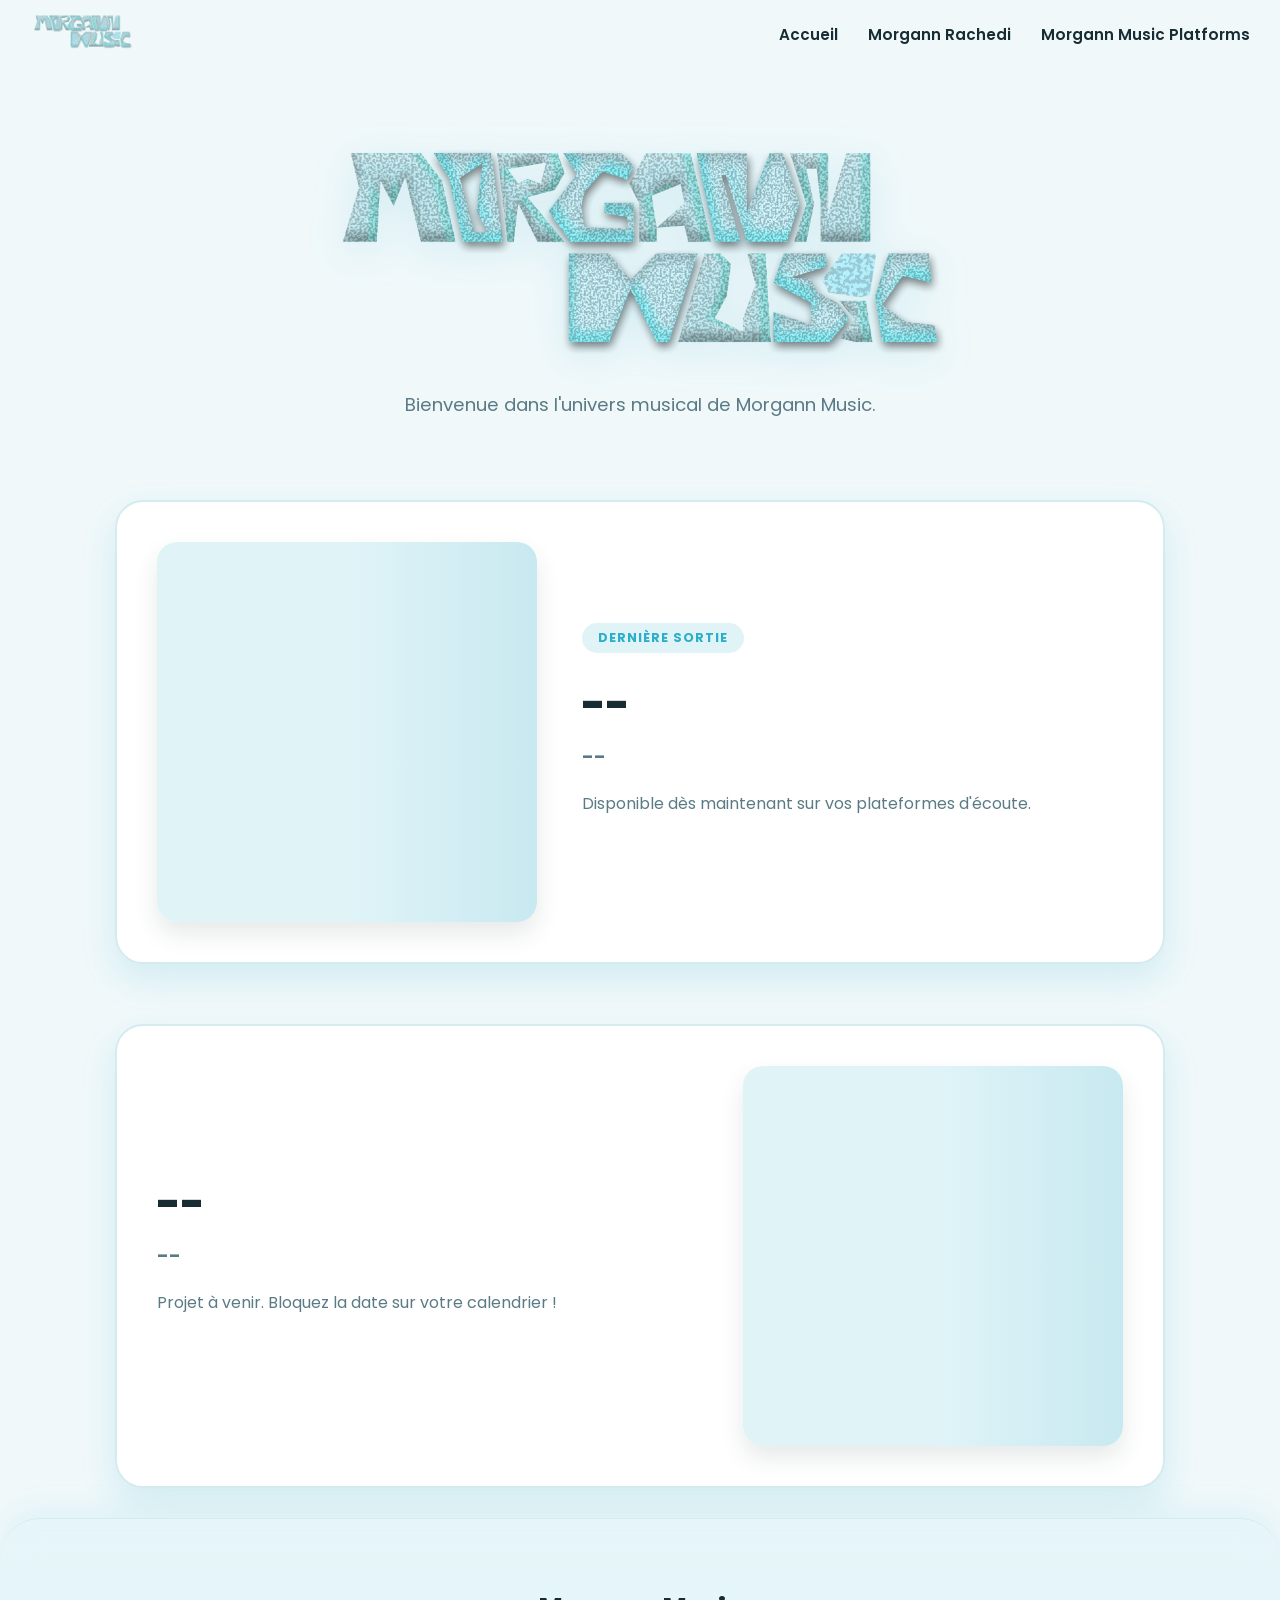
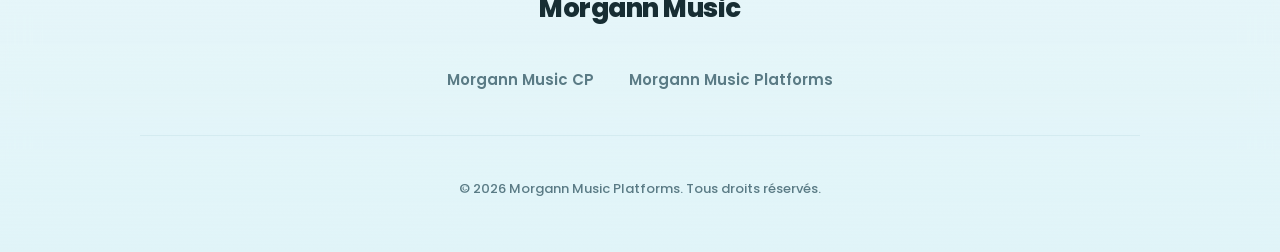
==== commit 933e08ad: "Correction des infos, ajout des Schema.org." ====
--- a/index.html
+++ b/index.html
@@ -18,17 +18,25 @@
     <link rel="stylesheet" href="assets/css/index.css">
     <link rel="stylesheet" href="assets/footer/footer.css">
 
-    <!-- SCHEMA.ORG (JSON-LD) POUR GOOGLE KNOWLEDGE GRAPH -->
     <script type="application/ld+json">
     {
       "@context": "https://schema.org",
       "@graph": [
         {
+          "@type": "Organization",
+          "@id": "https://morgannmusic.uk/#organization",
+          "name": "Morgann Music Platforms",
+          "url": "https://morgannmusic.uk"
+        },
+        {
           "@type": "MusicGroup",
-          "@id": "https://mm-cp.uk/#artist",
+          "@id": "https://morgannmusic.uk/#artist",
           "name": "Morgann Music",
           "alternateName": "Morgann Rachedi",
-          "url": "https://mm-cp.uk",
+          "url": "https://morgannmusic.uk",
+          "memberOf": {
+            "@id": "https://morgannmusic.uk/#organization"
+          },
           "genre": ["Instrumental", "Music"],
           "sameAs": [
             "https://music.apple.com/fr/artist/morgann-music/1820890727",
@@ -39,10 +47,10 @@
         },
         {
           "@type": "Person",
-          "@id": "https://mm-cp.uk/#person",
+          "@id": "https://morgannmusic.uk/#person",
           "name": "Morgann Rachedi",
           "alternateName": "Morgann Music",
-          "url": "https://mm-cp.uk",
+          "url": "https://morgannmusic.uk",
           "birthPlace": {
             "@type": "Place",
             "name": "Vienne, France"
@@ -50,13 +58,7 @@
           "homeLocation": {
             "@type": "Place",
             "name": "Condrieu, France"
-          },
-          "sameAs": [
-            "https://music.apple.com/fr/artist/morgann-music/1820890727",
-            "https://open.spotify.com/intl-fr/artist/0WJlJdaavSKPNoCSSHb8OC",
-            "https://www.youtube.com/@Morgann.Music_m",
-            "https://www.tiktok.com/@morgannmusic"
-          ]
+          }
         }
       ]
     }
@@ -76,7 +78,6 @@
         </div>
     </header>
 
-    <!-- SECTION 1 : DERNIÈRE SORTIE -->
     <section class="release-section" id="last-release-section">
         <div class="section-container">
             <div class="release-card">
@@ -101,7 +102,6 @@
         </div>
     </section>
 
-    <!-- SECTION 2 : PROCHAINE SORTIE -->
     <section class="release-section" id="next-release-section">
         <div class="section-container">
             <div class="release-card reverse">
